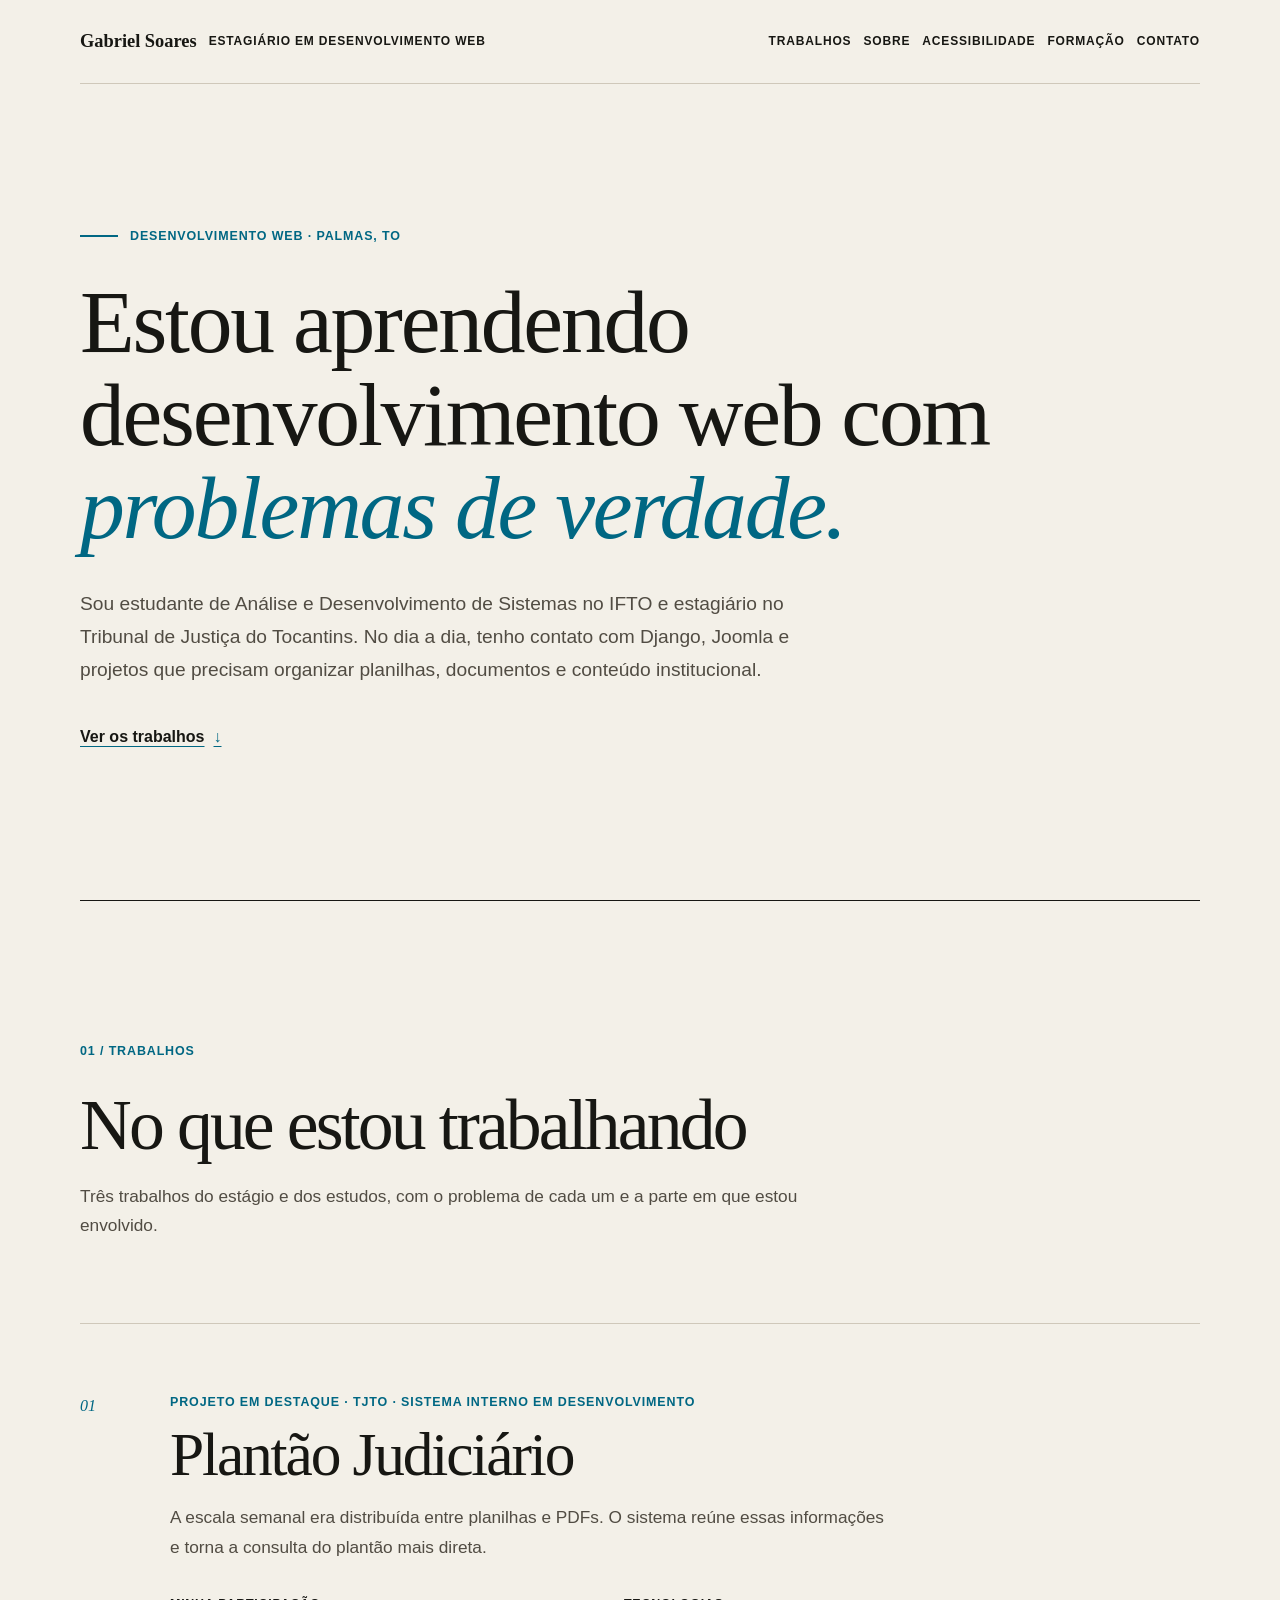
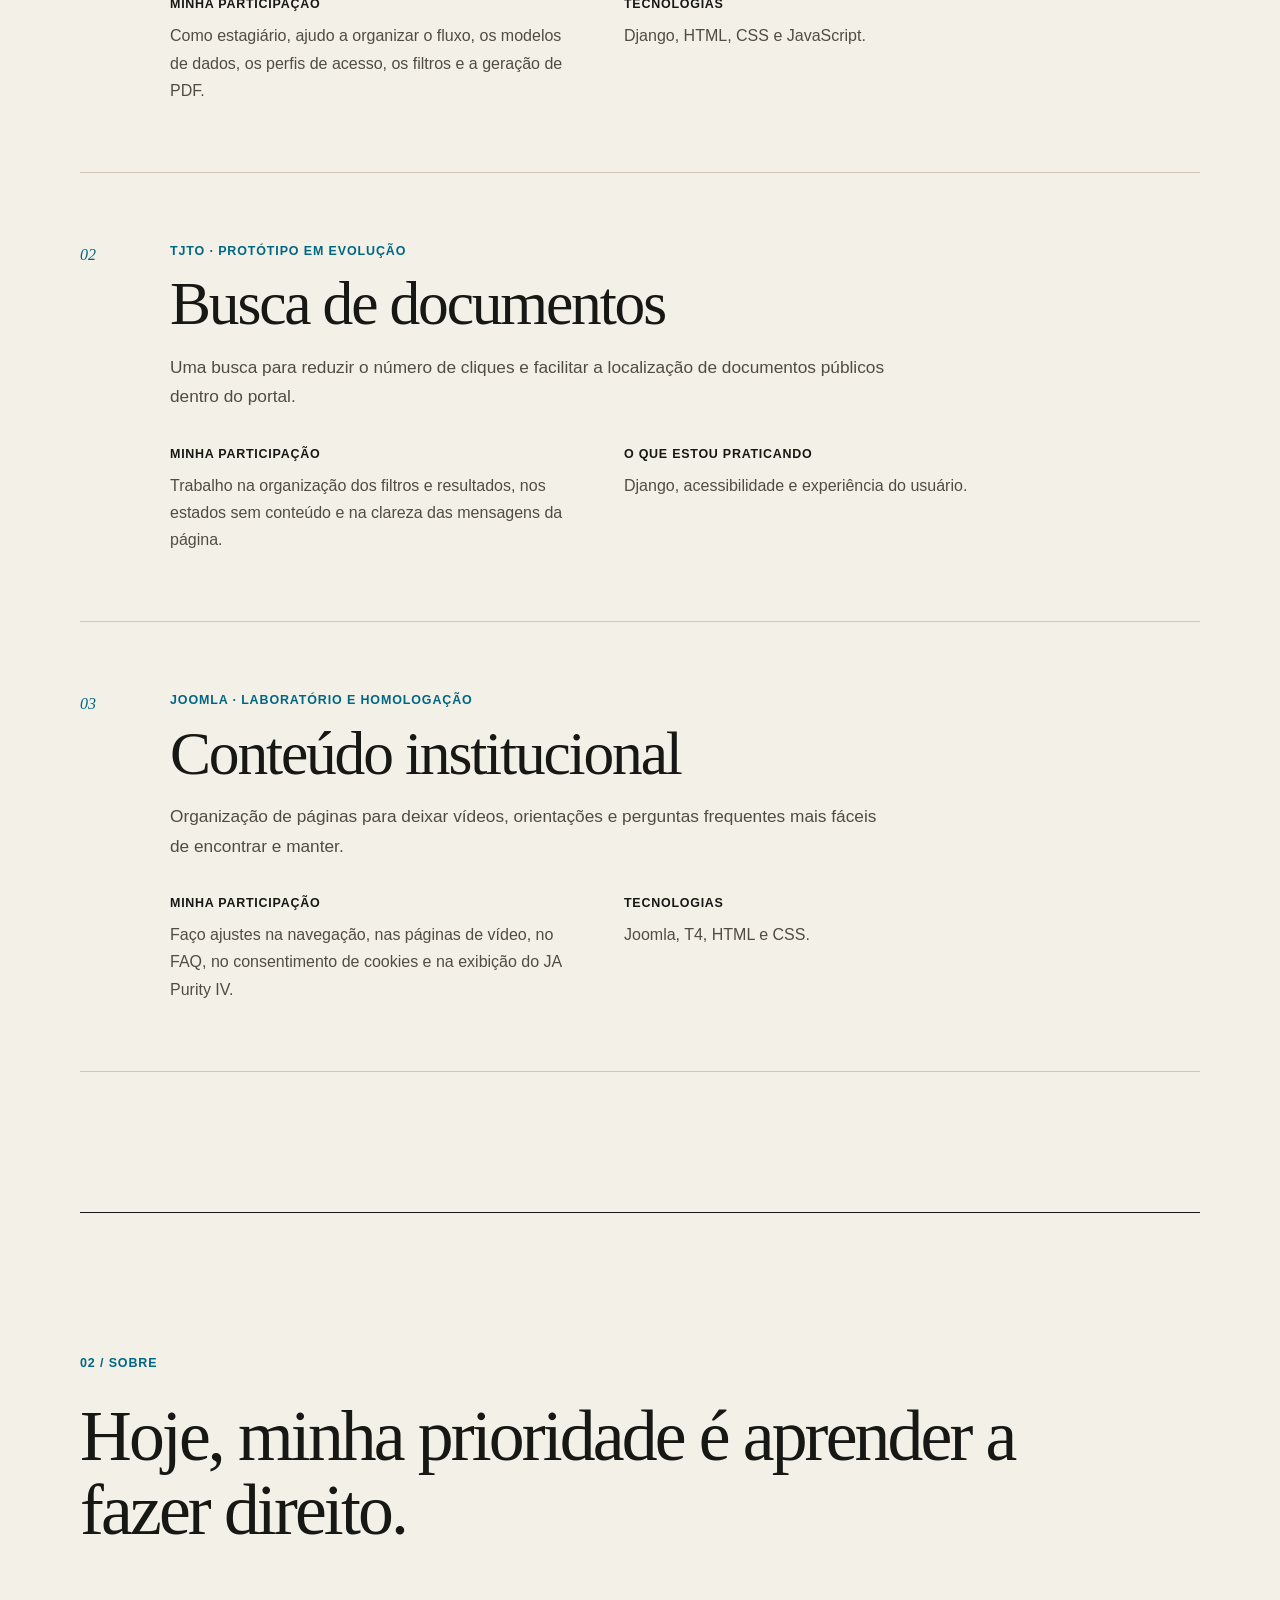
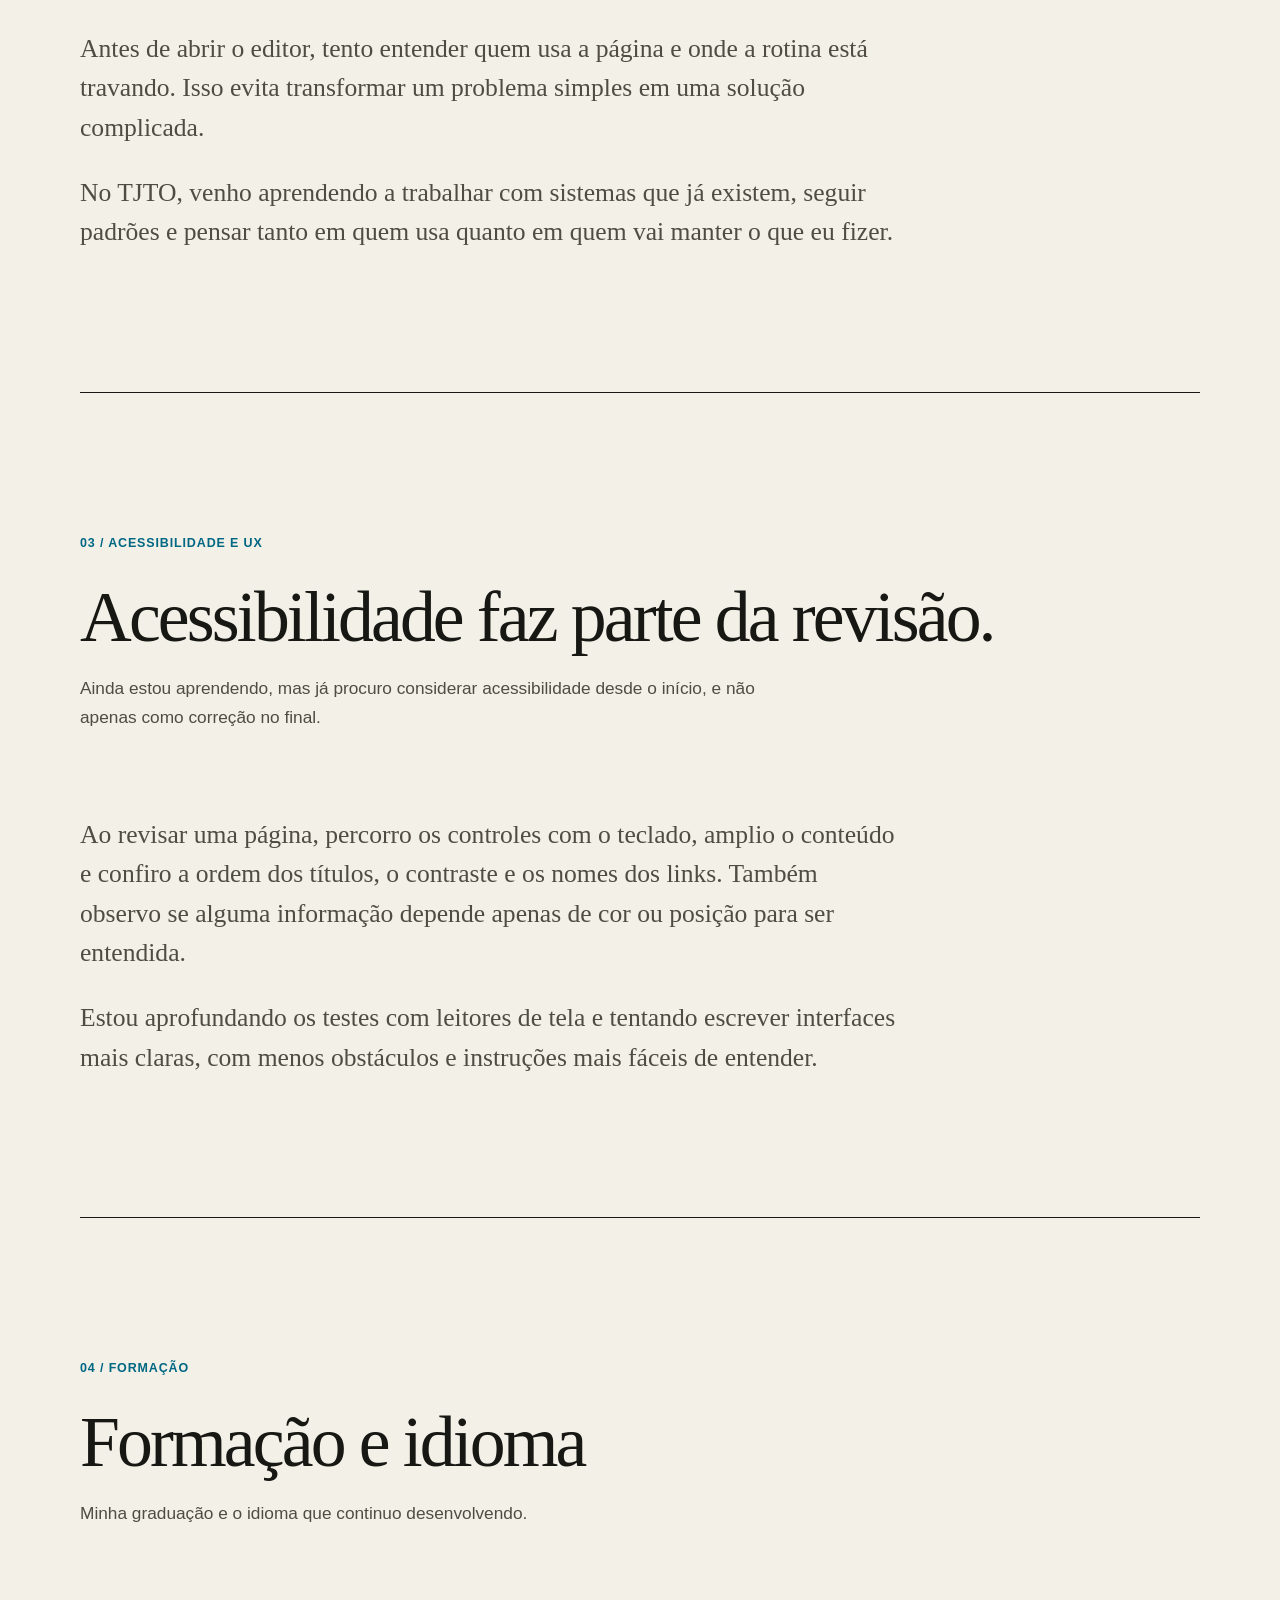
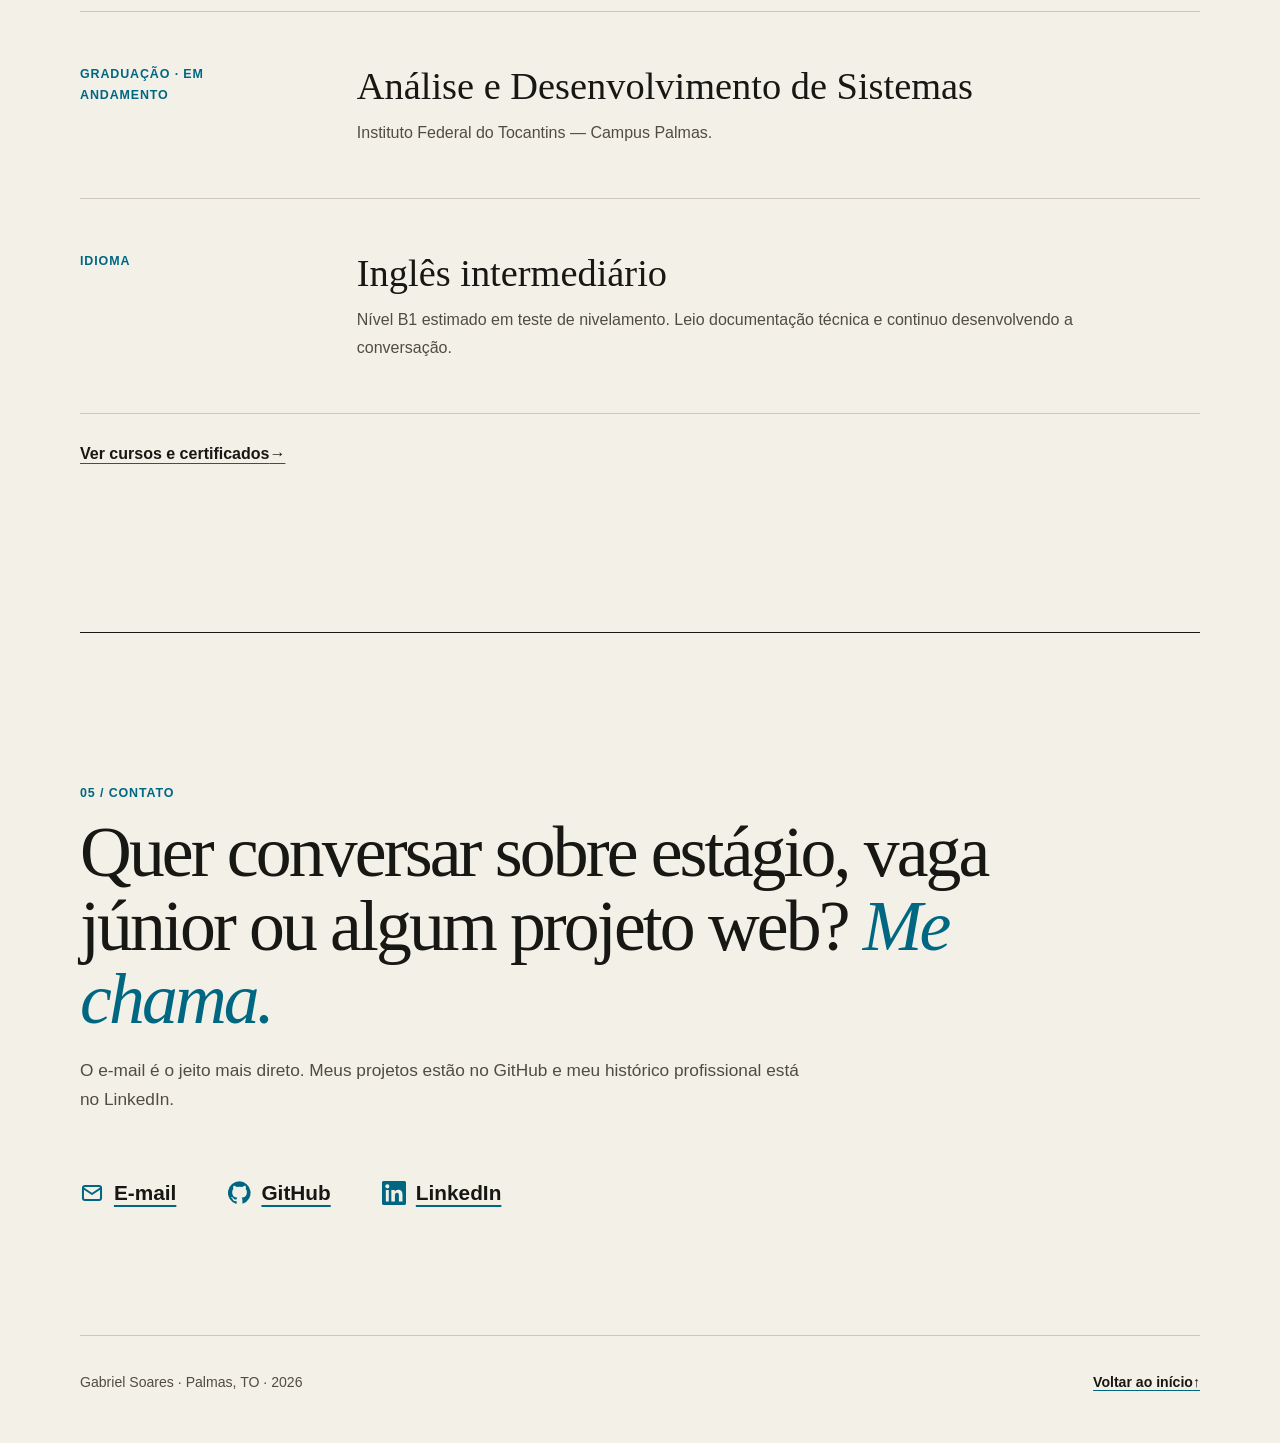
==== index.html @ c30ee2e0 "Atualiza portfólio pelo Joomla" ====
<!doctype html>
<html lang="pt-BR">
<head>
  <meta charset="utf-8">
  <meta name="viewport" content="width=device-width, initial-scale=1">
  <meta name="description" content="Portfólio de Gabriel Soares, estudante de Análise e Desenvolvimento de Sistemas e estagiário em desenvolvimento web.">
  <meta name="author" content="Gabriel Soares">
  <meta name="theme-color" content="#f3f0e8">
  <meta name="color-scheme" content="light">
  <link rel="canonical" href="https://soars1.github.io/">
  <link rel="stylesheet" href="styles.css?v=c9b1fc285f71">
  <title>Gabriel Soares | Desenvolvimento web</title>
</head>
<body>
<div id="inicio" class="gs-portfolio" tabindex="-1"><a href="#conteudo" class="gs-skip-link">Pular para o conteúdo principal</a>
<p id="aviso-nova-aba" class="gs-visually-hidden">O link abre em uma nova aba.</p>
<header class="gs-site-header"><a href="#inicio" class="gs-signature"> <strong>Gabriel Soares</strong> <span>Estagiário em desenvolvimento web</span> <span class="gs-visually-hidden">— voltar ao início</span> </a><nav aria-label="Navegação principal">
<ul class="gs-nav" role="list">
<li><a href="#trabalhos">Trabalhos</a></li>
<li><a href="#sobre">Sobre</a></li>
<li><a href="#acessibilidade">Acessibilidade</a></li>
<li><a href="#formacao">Formação</a></li>
<li><a href="#contato">Contato</a></li>
</ul>
</nav></header>
<section class="gs-hero" aria-labelledby="titulo-principal">
<p class="gs-overline">Desenvolvimento web · Palmas, TO</p>
<h1 id="titulo-principal">Estou aprendendo desenvolvimento web com <em>problemas de verdade.</em></h1>
<p class="gs-lead">Sou estudante de Análise e Desenvolvimento de Sistemas no IFTO e estagiário no Tribunal de Justiça do Tocantins. No dia a dia, tenho contato com Django, Joomla e projetos que precisam organizar planilhas, documentos e conteúdo institucional.</p>
<a href="#trabalhos" class="gs-text-link">Ver os trabalhos</a></section>
<section id="trabalhos" class="gs-section" aria-labelledby="titulo-trabalhos">
<div class="gs-section-heading">
<p class="gs-section-index" aria-hidden="true">01 / Trabalhos</p>
<div>
<h2 id="titulo-trabalhos">No que estou trabalhando</h2>
<p class="gs-section-intro">Três trabalhos do estágio e dos estudos, com o problema de cada um e a parte em que estou envolvido.</p>
</div>
</div>
<ol class="gs-projects" role="list">
<li>
<article class="gs-project" aria-labelledby="projeto-plantao">
<p class="gs-project-number" aria-hidden="true">01</p>
<div class="gs-project-main">
<p class="gs-project-type">Projeto em destaque · TJTO · sistema interno em desenvolvimento</p>
<h3 id="projeto-plantao">Plantão Judiciário</h3>
<p class="gs-project-summary">A escala semanal era distribuída entre planilhas e PDFs. O sistema reúne essas informações e torna a consulta do plantão mais direta.</p>
<ul class="gs-project-details" role="list">
<li>
<p class="gs-detail-label"><strong>Minha participação</strong></p>
<p>Como estagiário, ajudo a organizar o fluxo, os modelos de dados, os perfis de acesso, os filtros e a geração de PDF.</p>
</li>
<li>
<p class="gs-detail-label"><strong>Tecnologias</strong></p>
<p>Django, HTML, CSS e JavaScript.</p>
</li>
</ul>
</div>
</article>
</li>
<li>
<article class="gs-project" aria-labelledby="projeto-documentos">
<p class="gs-project-number" aria-hidden="true">02</p>
<div class="gs-project-main">
<p class="gs-project-type">TJTO · protótipo em evolução</p>
<h3 id="projeto-documentos">Busca de documentos</h3>
<p class="gs-project-summary">Uma busca para reduzir o número de cliques e facilitar a localização de documentos públicos dentro do portal.</p>
<ul class="gs-project-details" role="list">
<li>
<p class="gs-detail-label"><strong>Minha participação</strong></p>
<p>Trabalho na organização dos filtros e resultados, nos estados sem conteúdo e na clareza das mensagens da página.</p>
</li>
<li>
<p class="gs-detail-label"><strong>O que estou praticando</strong></p>
<p>Django, acessibilidade e experiência do usuário.</p>
</li>
</ul>
</div>
</article>
</li>
<li>
<article class="gs-project" aria-labelledby="projeto-joomla">
<p class="gs-project-number" aria-hidden="true">03</p>
<div class="gs-project-main">
<p class="gs-project-type">Joomla · laboratório e homologação</p>
<h3 id="projeto-joomla">Conteúdo institucional</h3>
<p class="gs-project-summary">Organização de páginas para deixar vídeos, orientações e perguntas frequentes mais fáceis de encontrar e manter.</p>
<ul class="gs-project-details" role="list">
<li>
<p class="gs-detail-label"><strong>Minha participação</strong></p>
<p>Faço ajustes na navegação, nas páginas de vídeo, no FAQ, no consentimento de cookies e na exibição do JA Purity IV.</p>
</li>
<li>
<p class="gs-detail-label"><strong>Tecnologias</strong></p>
<p>Joomla, T4, HTML e CSS.</p>
</li>
</ul>
</div>
</article>
</li>
</ol></section>
<section id="sobre" class="gs-section" aria-labelledby="titulo-sobre">
<div class="gs-section-heading">
<p class="gs-section-index" aria-hidden="true">02 / Sobre</p>
<h2 id="titulo-sobre">Hoje, minha prioridade é aprender a fazer direito.</h2>
</div>
<div class="gs-reading-text">
<p>Antes de abrir o editor, tento entender quem usa a página e onde a rotina está travando. Isso evita transformar um problema simples em uma solução complicada.</p>
<p>No TJTO, venho aprendendo a trabalhar com sistemas que já existem, seguir padrões e pensar tanto em quem usa quanto em quem vai manter o que eu fizer.</p>
</div>
</section>
<section id="acessibilidade" class="gs-section" aria-labelledby="titulo-acessibilidade">
<div class="gs-section-heading">
<p class="gs-section-index" aria-hidden="true">03 / Acessibilidade e UX</p>
<div>
<h2 id="titulo-acessibilidade">Acessibilidade faz parte da revisão.</h2>
<p class="gs-section-intro">Ainda estou aprendendo, mas já procuro considerar acessibilidade desde o início, e não apenas como correção no final.</p>
</div>
</div>
<div class="gs-reading-text">
<p>Ao revisar uma página, percorro os controles com o teclado, amplio o conteúdo e confiro a ordem dos títulos, o contraste e os nomes dos links. Também observo se alguma informação depende apenas de cor ou posição para ser entendida.</p>
<p>Estou aprofundando os testes com leitores de tela e tentando escrever interfaces mais claras, com menos obstáculos e instruções mais fáceis de entender.</p>
</div>
</section>
<section id="formacao" class="gs-section" aria-labelledby="titulo-formacao">
<div class="gs-section-heading">
<p class="gs-section-index" aria-hidden="true">04 / Formação</p>
<div>
<h2 id="titulo-formacao">Formação e idioma</h2>
<p class="gs-section-intro">Minha graduação e o idioma que continuo desenvolvendo.</p>
</div>
</div>
<ul class="gs-education-list" role="list">
<li>
<article class="gs-education-item">
<p class="gs-education-date">Graduação · em andamento</p>
<div>
<h3>Análise e Desenvolvimento de Sistemas</h3>
<p>Instituto Federal do Tocantins — Campus Palmas.</p>
</div>
</article>
</li>
<li>
<article class="gs-education-item">
<p class="gs-education-date">Idioma</p>
<div>
<h3>Inglês intermediário</h3>
<p>Nível B1 estimado em teste de nivelamento. Leio documentação técnica e continuo desenvolvendo a conversação.</p>
</div>
</article>
</li>
</ul>
<p class="gs-education-links"><a href="/joomla426/index.php/cursos"> Ver cursos e certificados <span aria-hidden="true">→</span> </a></p>
</section>
<footer id="contato" class="gs-contact" aria-labelledby="titulo-contato">
<p class="gs-section-index" aria-hidden="true">05 / Contato</p>
<div class="gs-contact-grid">
<div>
<h2 id="titulo-contato">Quer conversar sobre estágio, vaga júnior ou algum projeto web? <em>Me chama.</em></h2>
<p class="gs-contact-intro">O e-mail é o jeito mais direto. Meus projetos estão no GitHub e meu histórico profissional está no LinkedIn.</p>
</div>
<address class="gs-contact-links"><a href="mailto:gabrielferrarilima@gmail.com">E-mail</a> <a href="https://github.com/soars1" target="_blank" rel="noopener noreferrer" aria-describedby="aviso-nova-aba"> GitHub </a> <a href="https://www.linkedin.com/in/gabriel-soares-ferrari-lima-22b782405" target="_blank" rel="noopener noreferrer" aria-describedby="aviso-nova-aba"> LinkedIn </a></address></div>
<div class="gs-footer-line">
<p>Gabriel Soares · Palmas, TO · <time datetime="2026">2026</time></p>
<a href="#inicio">Voltar ao início <span aria-hidden="true">↑</span></a></div>
</footer></div>
</body>
</html>
---- styles.css ----
html {
  min-height: 100%;
  scroll-behavior: smooth;
  background: #f3f0e8;
}

body {
  min-height: 100%;
  margin: 0;
  overflow-x: hidden;
  background: #f3f0e8;
}
.gs-portfolio {
  --gs-paper: #f3f0e8; --gs-ink: #171713; --gs-text: #514c43; --gs-accent: #006783; --gs-line: #cfc8ba;
  --gs-width: min(70rem, calc(100% - 3rem));
  width: 100%; min-height: 100vh; margin: 0; background: var(--gs-paper); color: var(--gs-text);
  font-family: Inter, "Segoe UI", Arial, sans-serif; font-size: 1rem; line-height: 1.7; text-align: left !important;
  -webkit-font-smoothing: antialiased;
}

.gs-portfolio *, .gs-portfolio *::before, .gs-portfolio *::after { box-sizing: border-box; }

.gs-portfolio :where(h1, h2, h3, p, li) {
  margin-top: 0; overflow-wrap: break-word; text-align: left !important;
}

.gs-portfolio :where(h1, h2, h3) {
  color: var(--gs-ink); hyphens: none; word-break: normal; overflow-wrap: normal;
}

.gs-portfolio a {
  color: inherit; text-decoration-thickness: .08em; text-underline-offset: .22em; text-decoration-skip-ink: auto;
}

.gs-portfolio a:hover { color: var(--gs-accent); }

.gs-portfolio :where(a, button):focus {
  outline: 3px solid var(--gs-ink); outline-offset: 4px; border-radius: 2px;
}

.gs-portfolio:focus, .gs-portfolio main:focus { outline: none; }

@supports selector(:focus-visible) {
  .gs-portfolio :where(a, button):focus:not(:focus-visible) { outline: none; }
}

.gs-visually-hidden {
  position: absolute !important; width: 1px !important; height: 1px !important;
  margin: -1px !important; padding: 0 !important; overflow: hidden !important;
  clip: rect(0 0 0 0) !important; clip-path: inset(50%) !important;
  white-space: nowrap !important; border: 0 !important;
}

.gs-skip-link {
  position: fixed; top: 12px; left: 12px; z-index: 1000;
  min-height: 44px; display: inline-flex; align-items: center; padding: 10px 15px;
  transform: translateY(-180%); background: var(--gs-ink); color: #fff !important;
  font-weight: 800; text-decoration: none;
}

.gs-skip-link:focus { transform: translateY(0); }

@supports selector(:focus-visible) {
  .gs-skip-link:focus:not(:focus-visible) { transform: translateY(-180%); }
}

.gs-site-header, .gs-hero, .gs-section, .gs-contact {
  width: var(--gs-width); margin-inline: auto;
}

.gs-site-header {
  min-height: 84px; display: flex; align-items: center; justify-content: space-between;
  gap: 16px; border-bottom: 1px solid var(--gs-line);
}

.gs-signature {
  min-height: 44px; display: inline-flex; flex-wrap: wrap; align-items: center; gap: 4px 12px;
  color: var(--gs-ink) !important; text-decoration: none !important;
}

.gs-signature strong, .gs-hero h1, .gs-section-heading h2, .gs-contact h2,
.gs-project-number, .gs-project h3, .gs-reading-text p, .gs-education-item h3 {
  font-family: Georgia, "Times New Roman", serif;
}

.gs-signature strong { font-size: 1.15rem; }

.gs-signature > span:not(.gs-visually-hidden) {
  font-size: .75rem; font-weight: 800; letter-spacing: .07em; text-transform: uppercase;
}

.gs-nav, .gs-projects, .gs-education-list, .gs-project-details {
  margin: 0; padding: 0; list-style: none;
}

.gs-nav {
  display: flex; flex-wrap: nowrap; justify-content: flex-end; gap: 12px;
}

.gs-nav li, .gs-projects > li, .gs-education-list > li { margin: 0; }

.gs-nav a {
  min-height: 44px; display: inline-flex; align-items: center; color: var(--gs-ink);
  font-size: .75rem; font-weight: 800; letter-spacing: .07em;
  text-decoration: none; text-transform: uppercase; white-space: nowrap;
}

.gs-nav a:hover, .gs-nav a:focus-visible { text-decoration: underline; }

.gs-nav a[aria-current="page"] {
  color: var(--gs-accent); text-decoration: underline;
}

.gs-hero {
  min-height: calc(100svh - 84px); display: flex; flex-direction: column;
  align-items: flex-start; justify-content: center; padding-block: clamp(80px, 11vw, 145px);
}

.gs-overline, .gs-section-index, .gs-project-type, .gs-education-date {
  color: var(--gs-accent) !important; font-size: .78rem; font-weight: 800;
  letter-spacing: .07em; text-transform: uppercase;
}

.gs-overline {
  display: flex; align-items: center; gap: 12px; margin-bottom: 28px;
}

.gs-overline::before {
  width: 38px; height: 2px; flex: 0 0 auto; content: ""; background: var(--gs-accent);
}

.gs-hero h1 {
  max-width: 940px; margin-bottom: 34px; font-size: clamp(2.8rem, 7vw, 6.8rem);
  font-weight: 400; letter-spacing: -.025em; line-height: 1.04;
}

.gs-hero h1 em, .gs-contact h2 em {
  color: var(--gs-accent); font-weight: 400;
}

.gs-lead {
  max-width: 760px; margin-bottom: 28px; font-size: clamp(1.05rem, 1.5vw, 1.25rem);
}

.gs-text-link {
  min-height: 44px; display: inline-flex; align-items: center;
  color: var(--gs-ink) !important; font-weight: 800; text-decoration-color: var(--gs-accent);
}

.gs-text-link::after {
  margin-left: 9px; content: "↓"; color: var(--gs-accent); transition: transform 160ms ease;
}

.gs-text-link:hover::after { transform: translateY(3px); }

.gs-section {
  padding-block: clamp(80px, 11vw, 140px); border-top: 1px solid var(--gs-ink); scroll-margin-top: 24px;
}

.gs-section-heading {
  display: grid; gap: 14px; margin-bottom: clamp(48px, 7vw, 82px);
}

.gs-section-heading h2, .gs-contact h2 {
  max-width: 960px; margin-bottom: 0; font-size: clamp(2.65rem, 5.6vw, 5.5rem);
  font-weight: 400; letter-spacing: -.04em; line-height: 1.02;
}

.gs-section-intro, .gs-contact-intro {
  max-width: 730px; margin: 20px 0 0; font-size: 1.08rem;
}

.gs-projects, .gs-education-list { border-top: 1px solid var(--gs-line); }

.gs-project {
  display: grid; grid-template-columns: 56px minmax(0, 1fr); gap: 34px;
  padding-block: clamp(44px, 6vw, 68px); border-bottom: 1px solid var(--gs-line);
}

.gs-project-number {
  color: var(--gs-accent) !important; font-style: italic;
}

.gs-project-main { min-width: 0; max-width: 900px; }
.gs-project-type { margin-bottom: 10px; }

.gs-project h3 {
  margin-bottom: 18px; font-size: clamp(2.35rem, 4.8vw, 4.6rem);
  font-weight: 400; letter-spacing: -.035em; line-height: 1.02;
}

.gs-project-summary {
  max-width: 720px; margin-bottom: 32px; font-size: 1.08rem;
}

.gs-project-details {
  max-width: 860px; display: grid; grid-template-columns: repeat(2, minmax(0, 1fr)); gap: 28px 48px;
}

.gs-project-details li, .gs-project-details p, .gs-education-item p, .gs-footer-line p {
  margin-bottom: 0;
}

.gs-detail-label {
  margin-bottom: 7px !important; color: var(--gs-ink); font-size: .78rem;
  letter-spacing: .06em; text-transform: uppercase;
}

.gs-reading-text { max-width: 820px; }

.gs-reading-text p {
  margin-bottom: 25px; font-size: clamp(1.25rem, 2vw, 1.7rem); line-height: 1.55;
}

.gs-reading-text p:last-child { margin-bottom: 0; }

.gs-education-item {
  display: grid; grid-template-columns: minmax(150px, 200px) minmax(0, 1fr);
  gap: clamp(28px, 6vw, 80px); padding-block: clamp(34px, 5vw, 52px);
  border-bottom: 1px solid var(--gs-line);
}

.gs-education-item h3 {
  max-width: 800px; margin-bottom: 10px; font-size: clamp(1.65rem, 3vw, 2.6rem);
  font-weight: 400; line-height: 1.18;
}

.gs-education-item p { max-width: 730px; }

.gs-courses-page .gs-education-item .gs-project-details { margin-top: 24px; }

.gs-education-links {
  display: flex; flex-wrap: wrap; gap: 8px 24px; margin-top: 18px !important;
}

.gs-education-links a, .gs-contact-links a, .gs-footer-line a {
  min-height: 44px; display: inline-flex; align-items: center;
  color: var(--gs-ink) !important; font-weight: 800; text-decoration-color: var(--gs-accent);
}

.gs-contact {
  padding-block: clamp(80px, 12vw, 150px) 38px;
  border-top: 1px solid var(--gs-ink); scroll-margin-top: 24px;
}

.gs-contact-grid {
  display: grid; gap: clamp(34px, 5vw, 56px);
}

.gs-contact-links {
  display: flex; flex-wrap: nowrap; align-items: center; justify-content: flex-start;
  gap: clamp(24px, 4vw, 52px); margin: 0; font-style: normal;
}

.gs-contact-links a {
  gap: 10px; font-size: clamp(1.05rem, 2vw, 1.3rem);
}

.gs-contact-links a::before {
  width: 1.15em; height: 1.15em; flex: 0 0 1.15em; content: "";
  background: var(--gs-accent); -webkit-mask: var(--gs-social-icon) center / contain no-repeat;
  mask: var(--gs-social-icon) center / contain no-repeat;
}

.gs-contact-links a[href^="mailto:"] {
  --gs-social-icon: url("data:image/svg+xml,%3Csvg xmlns='http://www.w3.org/2000/svg' viewBox='0 0 24 24' fill='none' stroke='black' stroke-width='2' stroke-linecap='round' stroke-linejoin='round'%3E%3Crect x='3' y='5' width='18' height='14' rx='2'/%3E%3Cpath d='m3 7 9 6 9-6'/%3E%3C/svg%3E");
}

.gs-contact-links a[href*="github.com"] {
  --gs-social-icon: url("data:image/svg+xml,%3Csvg xmlns='http://www.w3.org/2000/svg' viewBox='0 0 24 24'%3E%3Cpath fill='black' d='M12 .3a12 12 0 0 0-3.79 23.4c.6.11.82-.26.82-.58v-2.23c-3.34.73-4.04-1.61-4.04-1.61-.55-1.39-1.33-1.76-1.33-1.76-1.09-.75.08-.73.08-.73 1.21.09 1.84 1.24 1.84 1.24 1.07 1.84 2.81 1.31 3.5 1 .11-.78.42-1.31.76-1.61-2.67-.31-5.47-1.34-5.47-5.93 0-1.31.47-2.38 1.24-3.22-.12-.3-.54-1.52.12-3.18 0 0 1.01-.32 3.3 1.23a11.5 11.5 0 0 1 6.01 0c2.29-1.55 3.3-1.23 3.3-1.23.65 1.66.24 2.88.12 3.18.77.84 1.24 1.91 1.24 3.22 0 4.61-2.81 5.62-5.48 5.92.43.37.81 1.1.81 2.22v3.29c0 .32.22.69.83.58A12 12 0 0 0 12 .3Z'/%3E%3C/svg%3E");
}

.gs-contact-links a[href*="linkedin.com"] {
  --gs-social-icon: url("data:image/svg+xml,%3Csvg xmlns='http://www.w3.org/2000/svg' viewBox='0 0 24 24'%3E%3Cpath fill='black' d='M20.45 20.45h-3.56v-5.57c0-1.33-.03-3.04-1.85-3.04-1.85 0-2.14 1.45-2.14 2.94v5.67H9.35V9h3.42v1.56h.04c.48-.9 1.64-1.85 3.37-1.85 3.6 0 4.27 2.37 4.27 5.46v6.28ZM5.34 7.43a2.06 2.06 0 1 1 0-4.12 2.06 2.06 0 0 1 0 4.12Zm1.47 13.02H3.86V9h2.95v11.45ZM22.23 0H1.77C.79 0 0 .77 0 1.73v20.54C0 23.23.79 24 1.77 24h20.45C23.2 24 24 23.23 24 22.27V1.73C24 .77 23.2 0 22.22 0h.01Z'/%3E%3C/svg%3E");
}

.gs-footer-line {
  display: flex; align-items: center; justify-content: space-between; gap: 24px;
  margin-top: clamp(72px, 10vw, 120px); padding-top: 25px;
  border-top: 1px solid var(--gs-line); font-size: .88rem;
}

@media (max-width: 760px) {
  .gs-portfolio { --gs-width: min(70rem, calc(100% - 2rem)); }

  .gs-site-header {
    min-height: auto; align-items: flex-start; flex-direction: column;
    justify-content: center; gap: 8px; padding-block: 18px;
  }

  .gs-nav { flex-wrap: wrap; justify-content: flex-start; gap: 2px 14px; }
  .gs-nav a { white-space: normal; }
  .gs-hero { min-height: auto; padding-block: 80px 96px; }

  .gs-project, .gs-education-item { grid-template-columns: 1fr; }
  .gs-project { gap: 8px; }
  .gs-project-details { grid-template-columns: 1fr; }
  .gs-education-item { gap: 8px; }
  .gs-contact-links { flex-wrap: wrap; gap: 12px 28px; }
}

@media (max-width: 420px) {
  .gs-signature > span:not(.gs-visually-hidden) { width: 100%; }
  .gs-nav { column-gap: 12px; }
  .gs-nav a { font-size: .72rem; }
  .gs-hero h1 { font-size: clamp(2.55rem, 13.5vw, 3.7rem); }

  .gs-section-heading h2, .gs-contact h2 {
    font-size: clamp(2.35rem, 12vw, 3.4rem);
  }

  .gs-footer-line { align-items: flex-start; flex-direction: column; }
}

@media (prefers-reduced-motion: reduce) {
  html { scroll-behavior: auto !important; }

  .gs-portfolio *, .gs-portfolio *::before, .gs-portfolio *::after {
    scroll-behavior: auto !important; animation-duration: .01ms !important;
    animation-iteration-count: 1 !important; transition-duration: .01ms !important;
  }
}

@media (prefers-contrast: more) {
  .gs-portfolio { --gs-text: #24211d; --gs-accent: #004f66; --gs-line: #716a60; }
}

@media (forced-colors: active) {
  .gs-portfolio :where(a, button):focus { outline-color: CanvasText; }
  .gs-overline::before { background: CanvasText; }
}
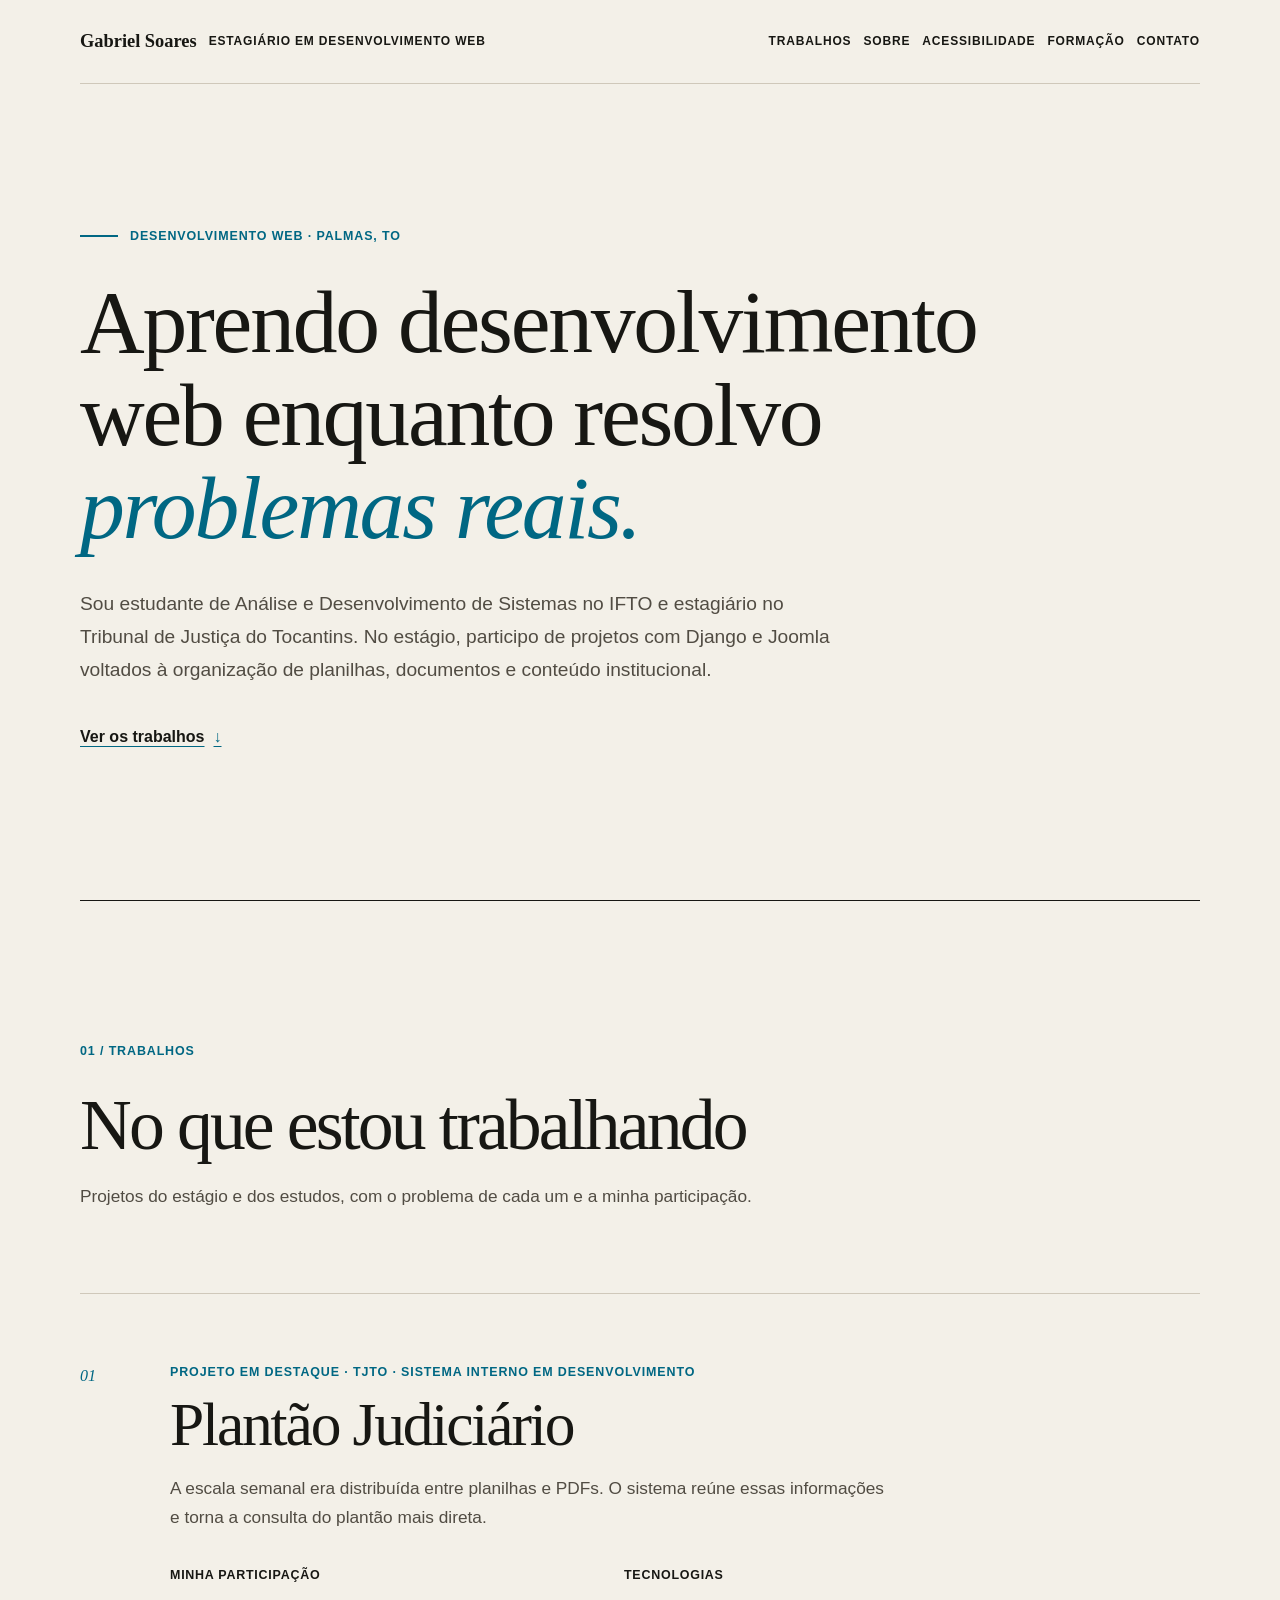
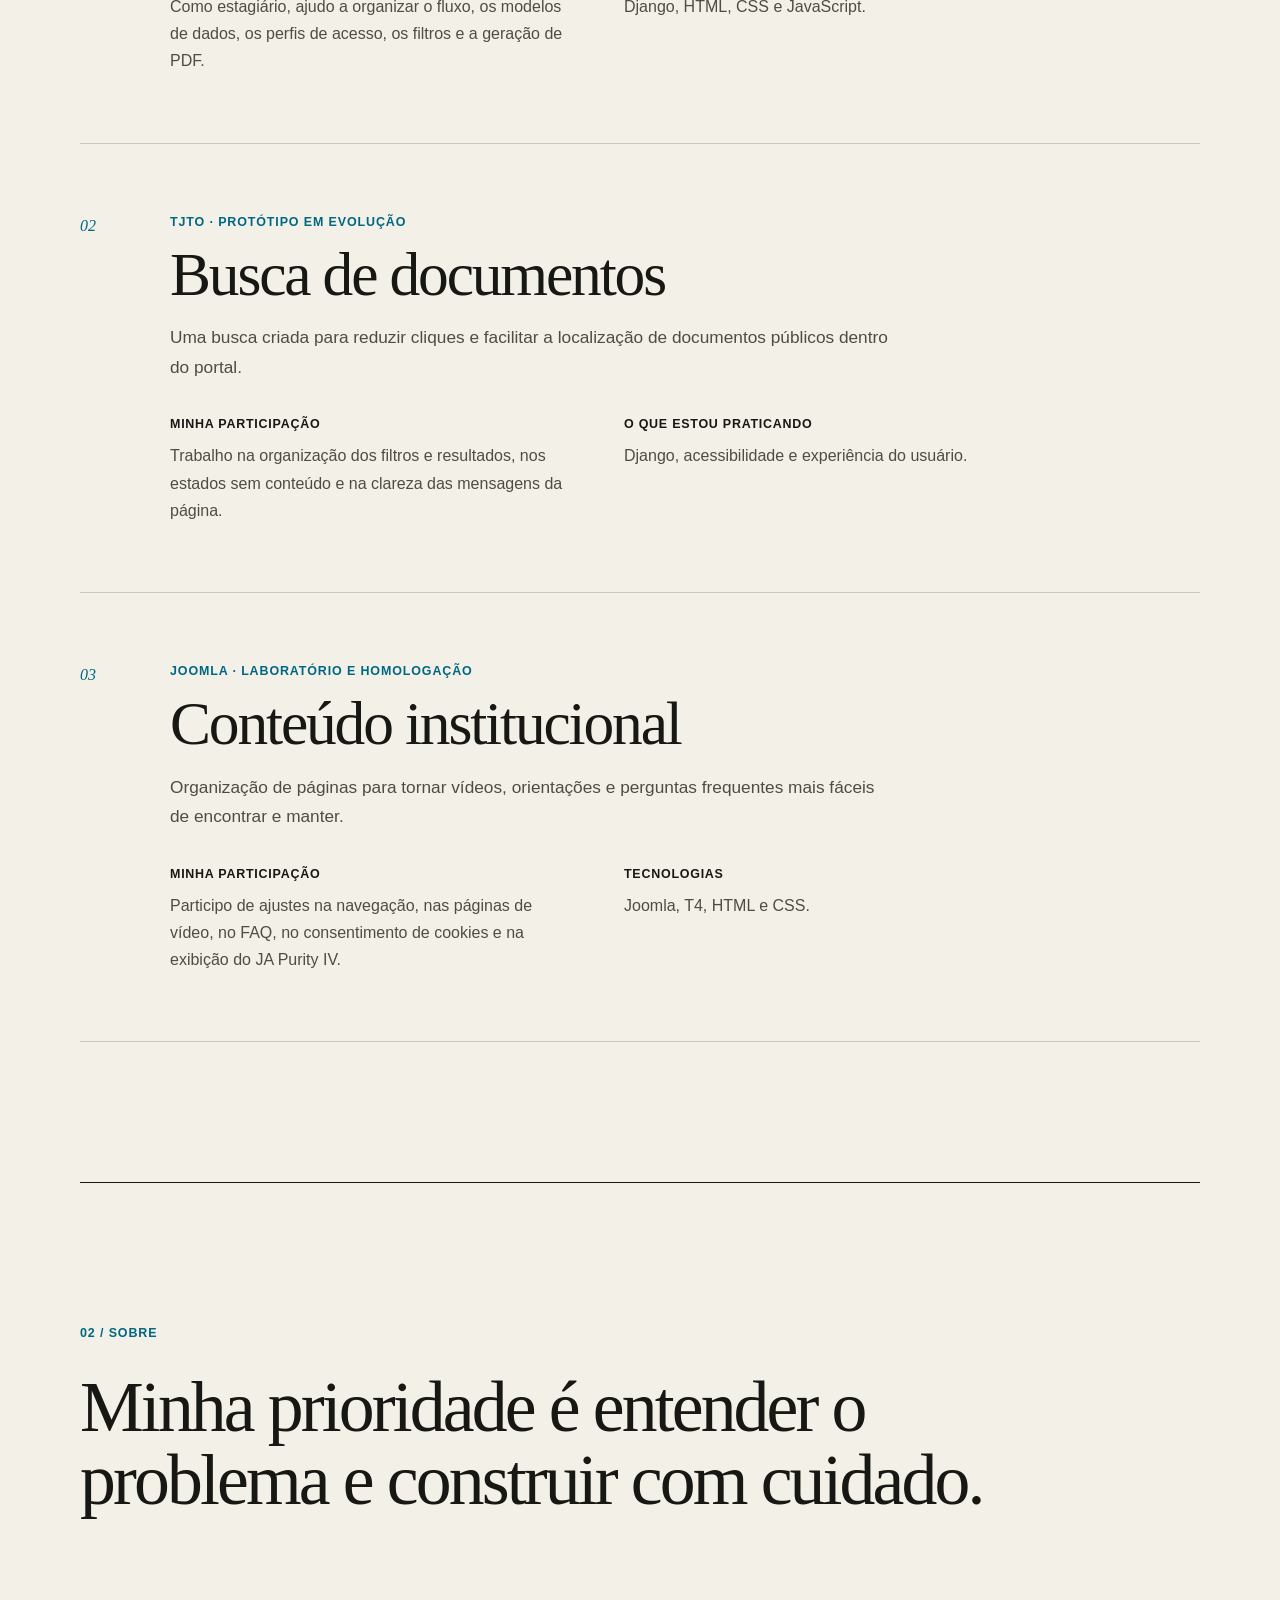
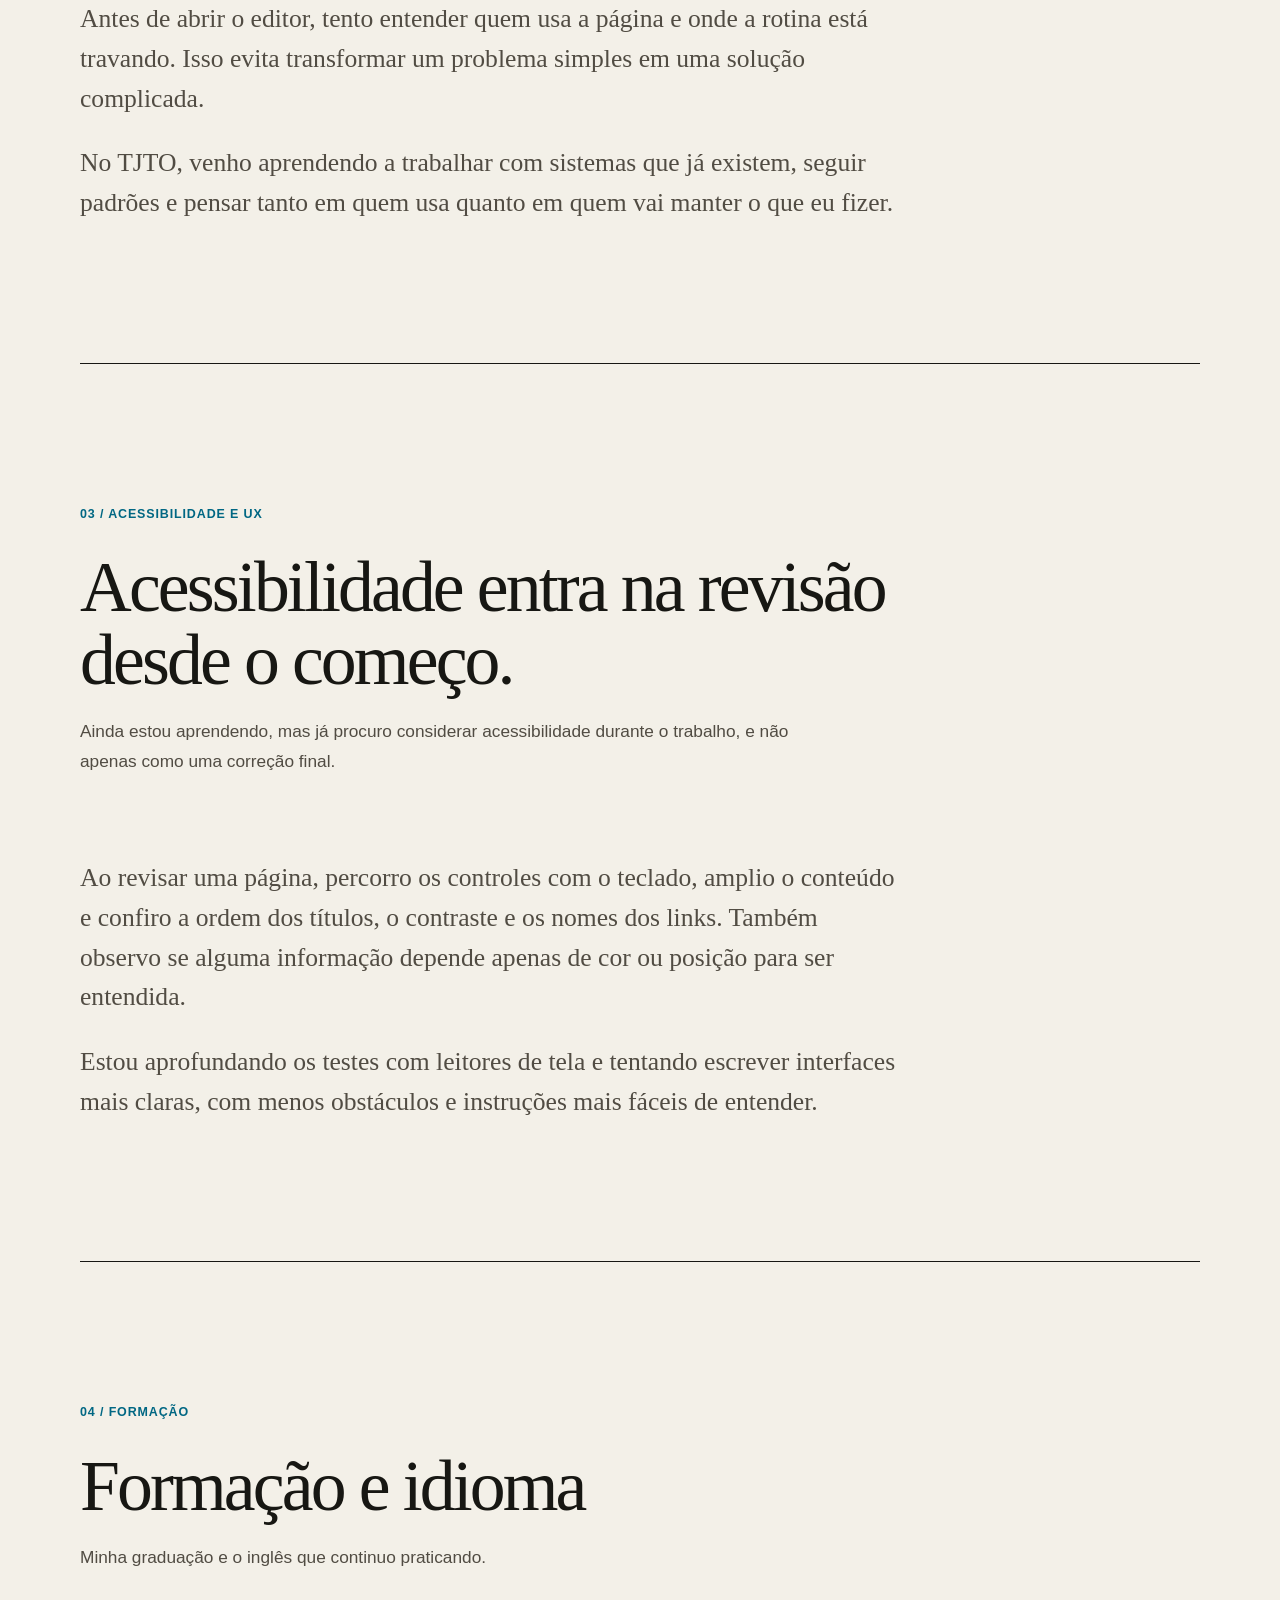
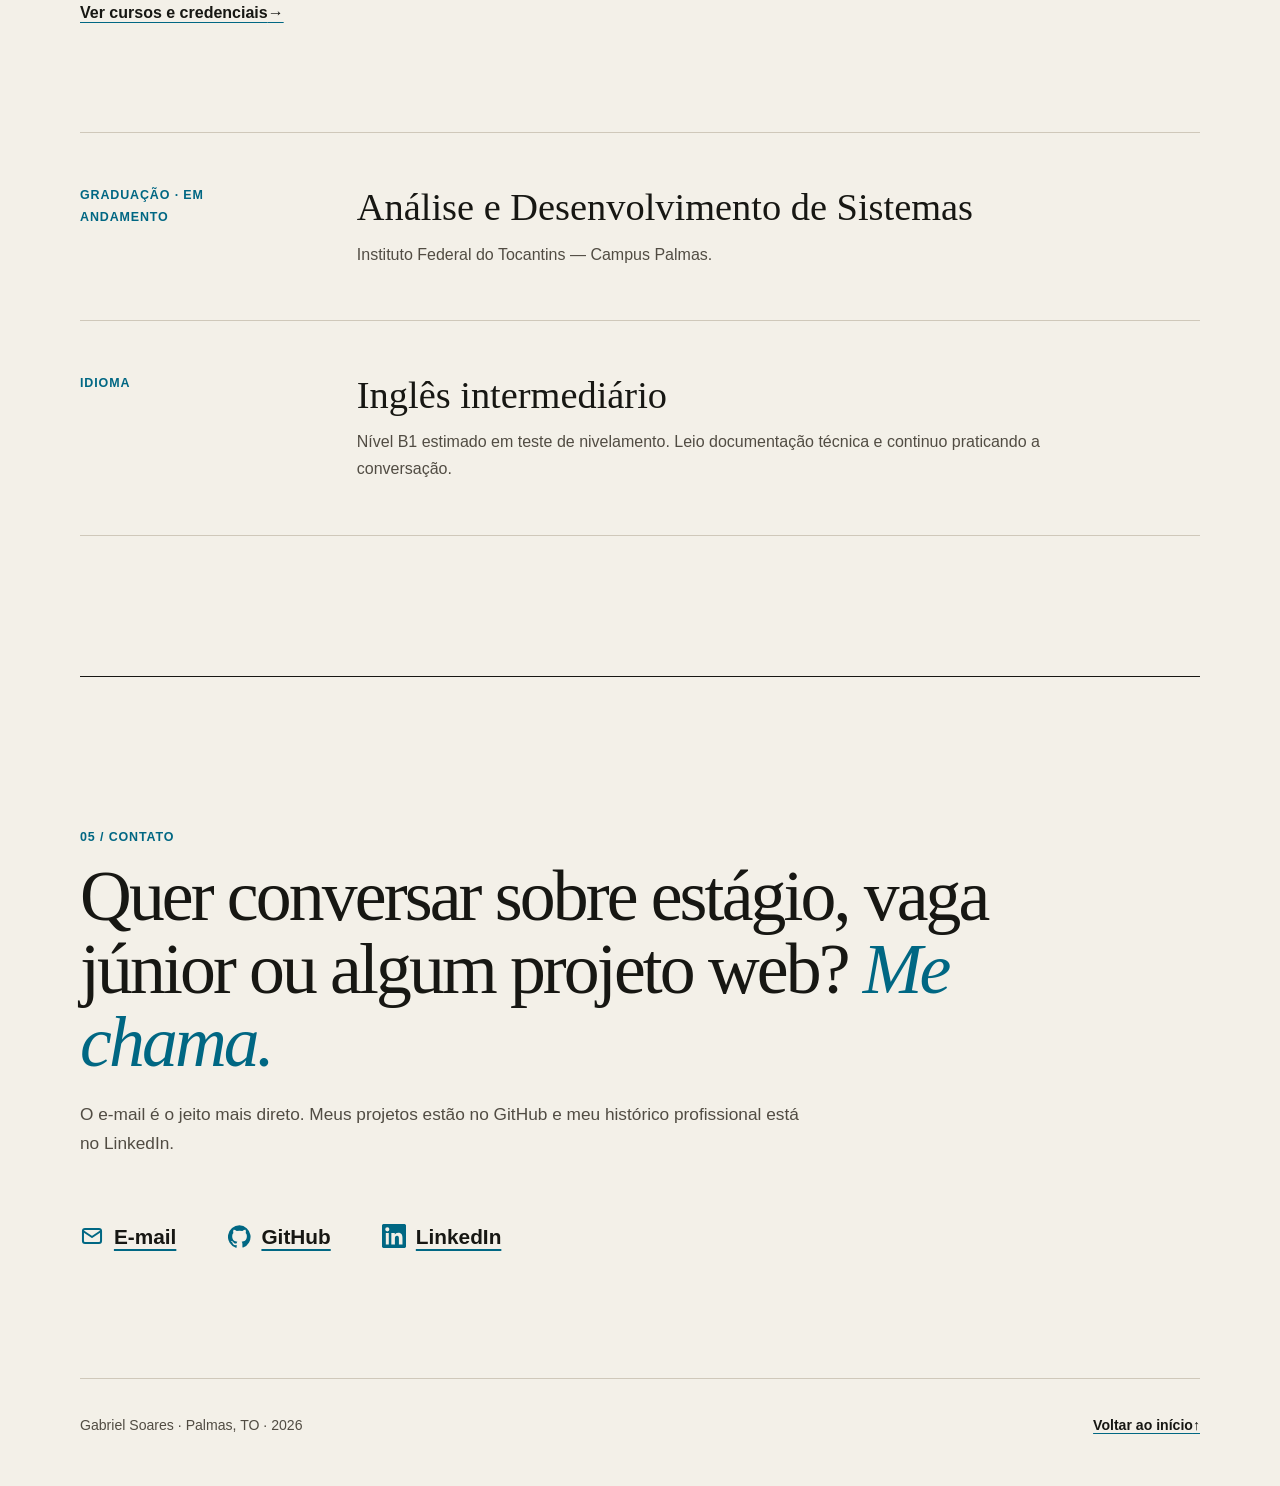
==== commit fc6d28c7: "Atualiza portfolio pelo Joomla" ====
--- a/index.html
+++ b/index.html
@@ -12,7 +12,7 @@
   <title>Gabriel Soares | Desenvolvimento web</title>
 </head>
 <body>
-<div id="inicio" class="gs-portfolio" tabindex="-1"><a href="#conteudo" class="gs-skip-link">Pular para o conteúdo principal</a>
+<div id="inicio" class="gs-portfolio" tabindex="-1"><a href="#conteudo" class="gs-skip-link"> Pular para o conteúdo principal </a>
 <p id="aviso-nova-aba" class="gs-visually-hidden">O link abre em uma nova aba.</p>
 <header class="gs-site-header"><a href="#inicio" class="gs-signature"> <strong>Gabriel Soares</strong> <span>Estagiário em desenvolvimento web</span> <span class="gs-visually-hidden">— voltar ao início</span> </a><nav aria-label="Navegação principal">
 <ul class="gs-nav" role="list">
@@ -25,15 +25,15 @@
 </nav></header>
 <section class="gs-hero" aria-labelledby="titulo-principal">
 <p class="gs-overline">Desenvolvimento web · Palmas, TO</p>
-<h1 id="titulo-principal">Estou aprendendo desenvolvimento web com <em>problemas de verdade.</em></h1>
-<p class="gs-lead">Sou estudante de Análise e Desenvolvimento de Sistemas no IFTO e estagiário no Tribunal de Justiça do Tocantins. No dia a dia, tenho contato com Django, Joomla e projetos que precisam organizar planilhas, documentos e conteúdo institucional.</p>
+<h1 id="titulo-principal">Aprendo desenvolvimento web enquanto resolvo <em>problemas reais.</em></h1>
+<p class="gs-lead">Sou estudante de Análise e Desenvolvimento de Sistemas no IFTO e estagiário no Tribunal de Justiça do Tocantins. No estágio, participo de projetos com Django e Joomla voltados à organização de planilhas, documentos e conteúdo institucional.</p>
 <a href="#trabalhos" class="gs-text-link">Ver os trabalhos</a></section>
 <section id="trabalhos" class="gs-section" aria-labelledby="titulo-trabalhos">
 <div class="gs-section-heading">
 <p class="gs-section-index" aria-hidden="true">01 / Trabalhos</p>
 <div>
 <h2 id="titulo-trabalhos">No que estou trabalhando</h2>
-<p class="gs-section-intro">Três trabalhos do estágio e dos estudos, com o problema de cada um e a parte em que estou envolvido.</p>
+<p class="gs-section-intro">Projetos do estágio e dos estudos, com o problema de cada um e a minha participação.</p>
 </div>
 </div>
 <ol class="gs-projects" role="list">
@@ -63,7 +63,7 @@
 <div class="gs-project-main">
 <p class="gs-project-type">TJTO · protótipo em evolução</p>
 <h3 id="projeto-documentos">Busca de documentos</h3>
-<p class="gs-project-summary">Uma busca para reduzir o número de cliques e facilitar a localização de documentos públicos dentro do portal.</p>
+<p class="gs-project-summary">Uma busca criada para reduzir cliques e facilitar a localização de documentos públicos dentro do portal.</p>
 <ul class="gs-project-details" role="list">
 <li>
 <p class="gs-detail-label"><strong>Minha participação</strong></p>
@@ -83,11 +83,11 @@
 <div class="gs-project-main">
 <p class="gs-project-type">Joomla · laboratório e homologação</p>
 <h3 id="projeto-joomla">Conteúdo institucional</h3>
-<p class="gs-project-summary">Organização de páginas para deixar vídeos, orientações e perguntas frequentes mais fáceis de encontrar e manter.</p>
+<p class="gs-project-summary">Organização de páginas para tornar vídeos, orientações e perguntas frequentes mais fáceis de encontrar e manter.</p>
 <ul class="gs-project-details" role="list">
 <li>
 <p class="gs-detail-label"><strong>Minha participação</strong></p>
-<p>Faço ajustes na navegação, nas páginas de vídeo, no FAQ, no consentimento de cookies e na exibição do JA Purity IV.</p>
+<p>Participo de ajustes na navegação, nas páginas de vídeo, no FAQ, no consentimento de cookies e na exibição do JA Purity IV.</p>
 </li>
 <li>
 <p class="gs-detail-label"><strong>Tecnologias</strong></p>
@@ -101,7 +101,7 @@
 <section id="sobre" class="gs-section" aria-labelledby="titulo-sobre">
 <div class="gs-section-heading">
 <p class="gs-section-index" aria-hidden="true">02 / Sobre</p>
-<h2 id="titulo-sobre">Hoje, minha prioridade é aprender a fazer direito.</h2>
+<h2 id="titulo-sobre">Minha prioridade é entender o problema e construir com cuidado.</h2>
 </div>
 <div class="gs-reading-text">
 <p>Antes de abrir o editor, tento entender quem usa a página e onde a rotina está travando. Isso evita transformar um problema simples em uma solução complicada.</p>
@@ -112,8 +112,8 @@
 <div class="gs-section-heading">
 <p class="gs-section-index" aria-hidden="true">03 / Acessibilidade e UX</p>
 <div>
-<h2 id="titulo-acessibilidade">Acessibilidade faz parte da revisão.</h2>
-<p class="gs-section-intro">Ainda estou aprendendo, mas já procuro considerar acessibilidade desde o início, e não apenas como correção no final.</p>
+<h2 id="titulo-acessibilidade">Acessibilidade entra na revisão desde o começo.</h2>
+<p class="gs-section-intro">Ainda estou aprendendo, mas já procuro considerar acessibilidade durante o trabalho, e não apenas como uma correção final.</p>
 </div>
 </div>
 <div class="gs-reading-text">
@@ -126,7 +126,8 @@
 <p class="gs-section-index" aria-hidden="true">04 / Formação</p>
 <div>
 <h2 id="titulo-formacao">Formação e idioma</h2>
-<p class="gs-section-intro">Minha graduação e o idioma que continuo desenvolvendo.</p>
+<p class="gs-section-intro">Minha graduação e o inglês que continuo praticando.</p>
+<p class="gs-education-links gs-course-cta-wrap"><a href="cursos/" class="gs-course-cta"> Ver cursos e credenciais <span aria-hidden="true">→</span> </a></p>
 </div>
 </div>
 <ul class="gs-education-list" role="list">
@@ -144,12 +145,11 @@
 <p class="gs-education-date">Idioma</p>
 <div>
 <h3>Inglês intermediário</h3>
-<p>Nível B1 estimado em teste de nivelamento. Leio documentação técnica e continuo desenvolvendo a conversação.</p>
+<p>Nível B1 estimado em teste de nivelamento. Leio documentação técnica e continuo praticando a conversação.</p>
 </div>
 </article>
 </li>
 </ul>
-<p class="gs-education-links"><a href="/joomla426/index.php/cursos"> Ver cursos e certificados <span aria-hidden="true">→</span> </a></p>
 </section>
 <footer id="contato" class="gs-contact" aria-labelledby="titulo-contato">
 <p class="gs-section-index" aria-hidden="true">05 / Contato</p>
@@ -161,7 +161,7 @@
 <address class="gs-contact-links"><a href="mailto:gabrielferrarilima@gmail.com">E-mail</a> <a href="https://github.com/soars1" target="_blank" rel="noopener noreferrer" aria-describedby="aviso-nova-aba"> GitHub </a> <a href="https://www.linkedin.com/in/gabriel-soares-ferrari-lima-22b782405" target="_blank" rel="noopener noreferrer" aria-describedby="aviso-nova-aba"> LinkedIn </a></address></div>
 <div class="gs-footer-line">
 <p>Gabriel Soares · Palmas, TO · <time datetime="2026">2026</time></p>
-<a href="#inicio">Voltar ao início <span aria-hidden="true">↑</span></a></div>
+<a href="#inicio"> Voltar ao início <span aria-hidden="true">↑</span> </a></div>
 </footer></div>
 </body>
 </html>
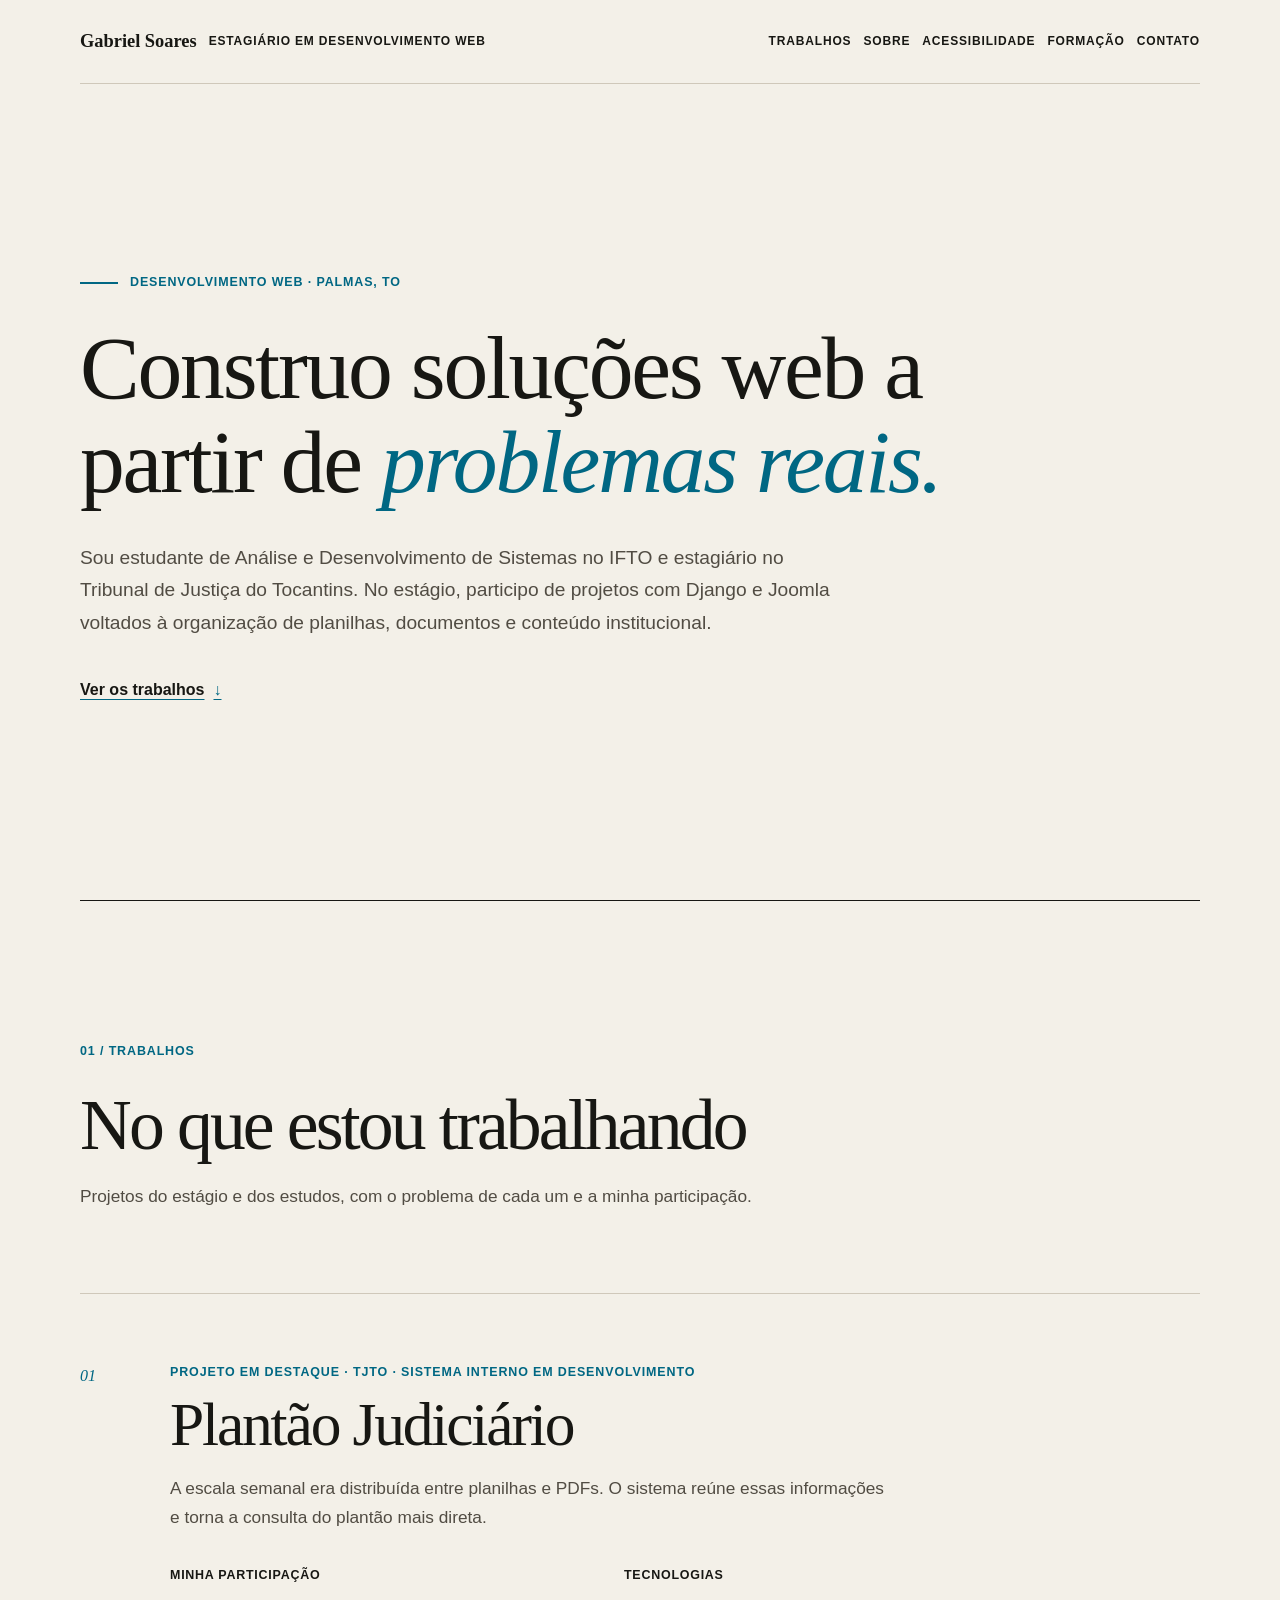
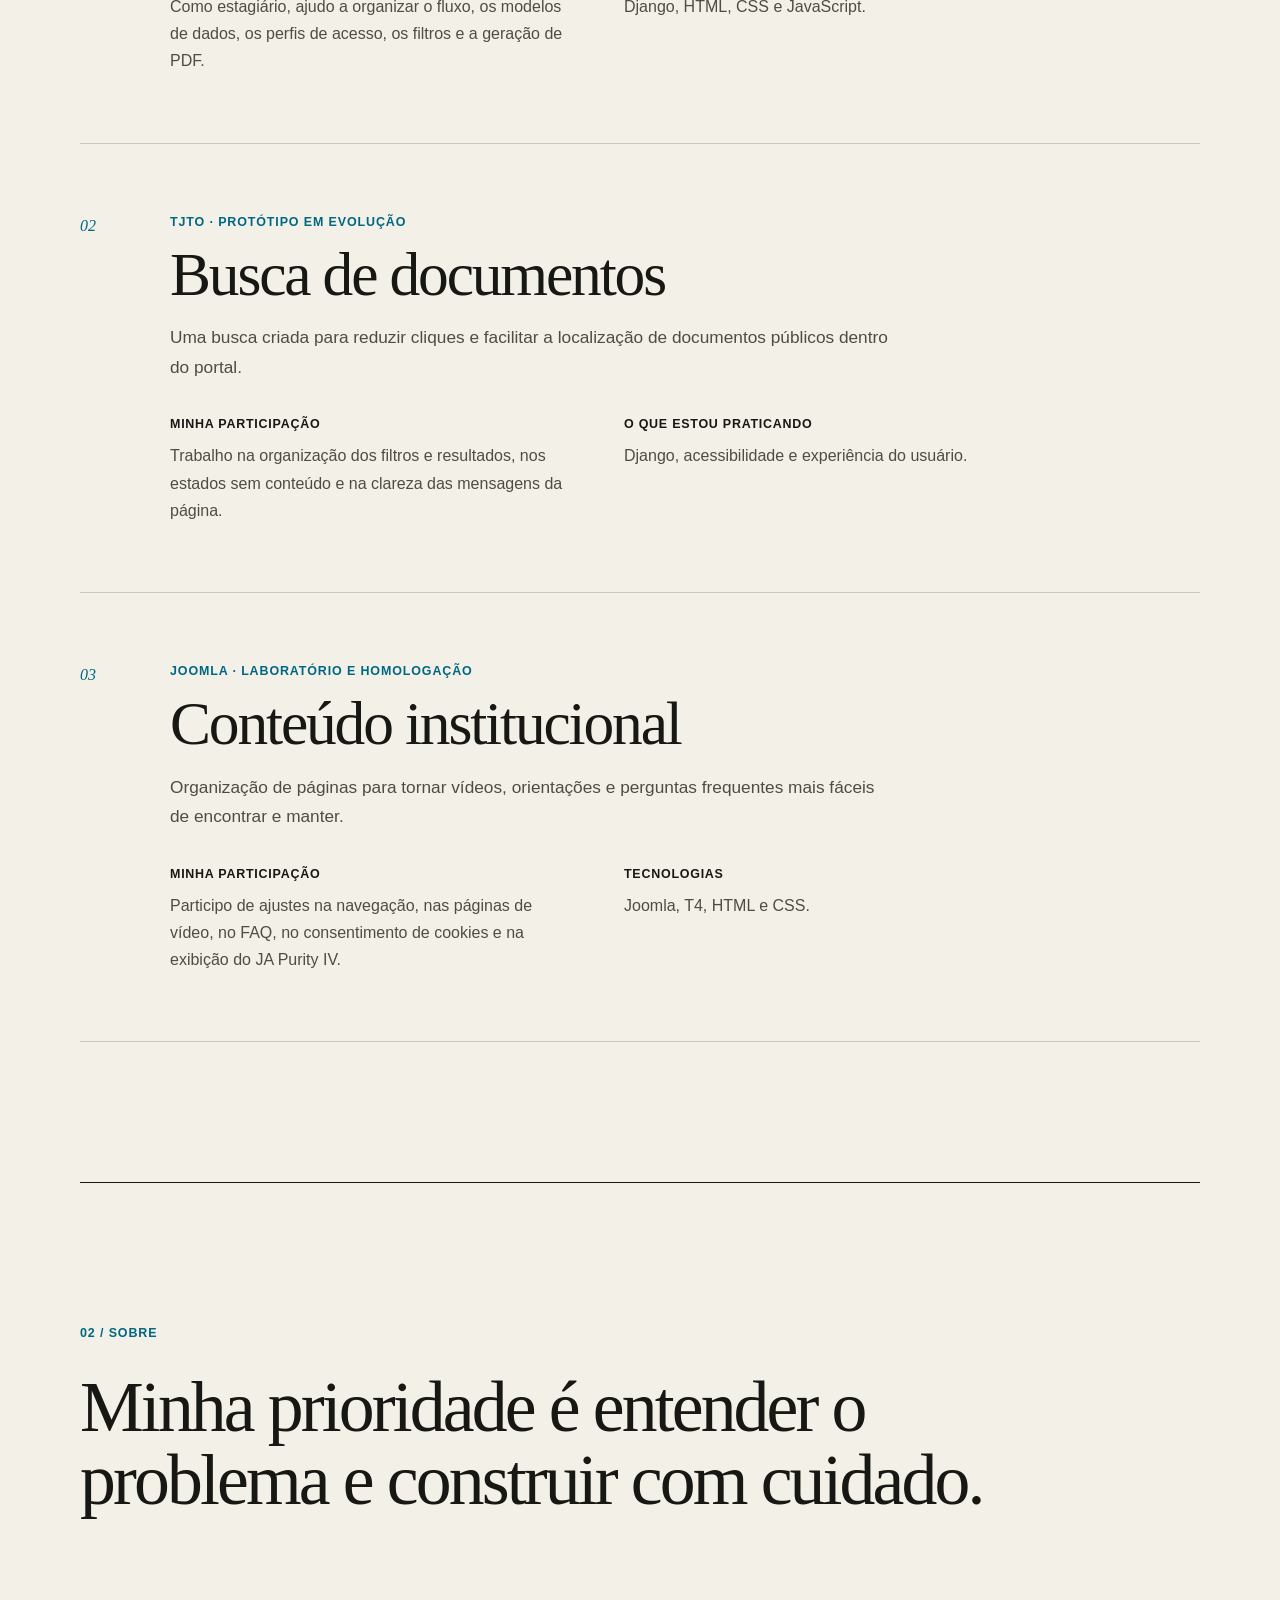
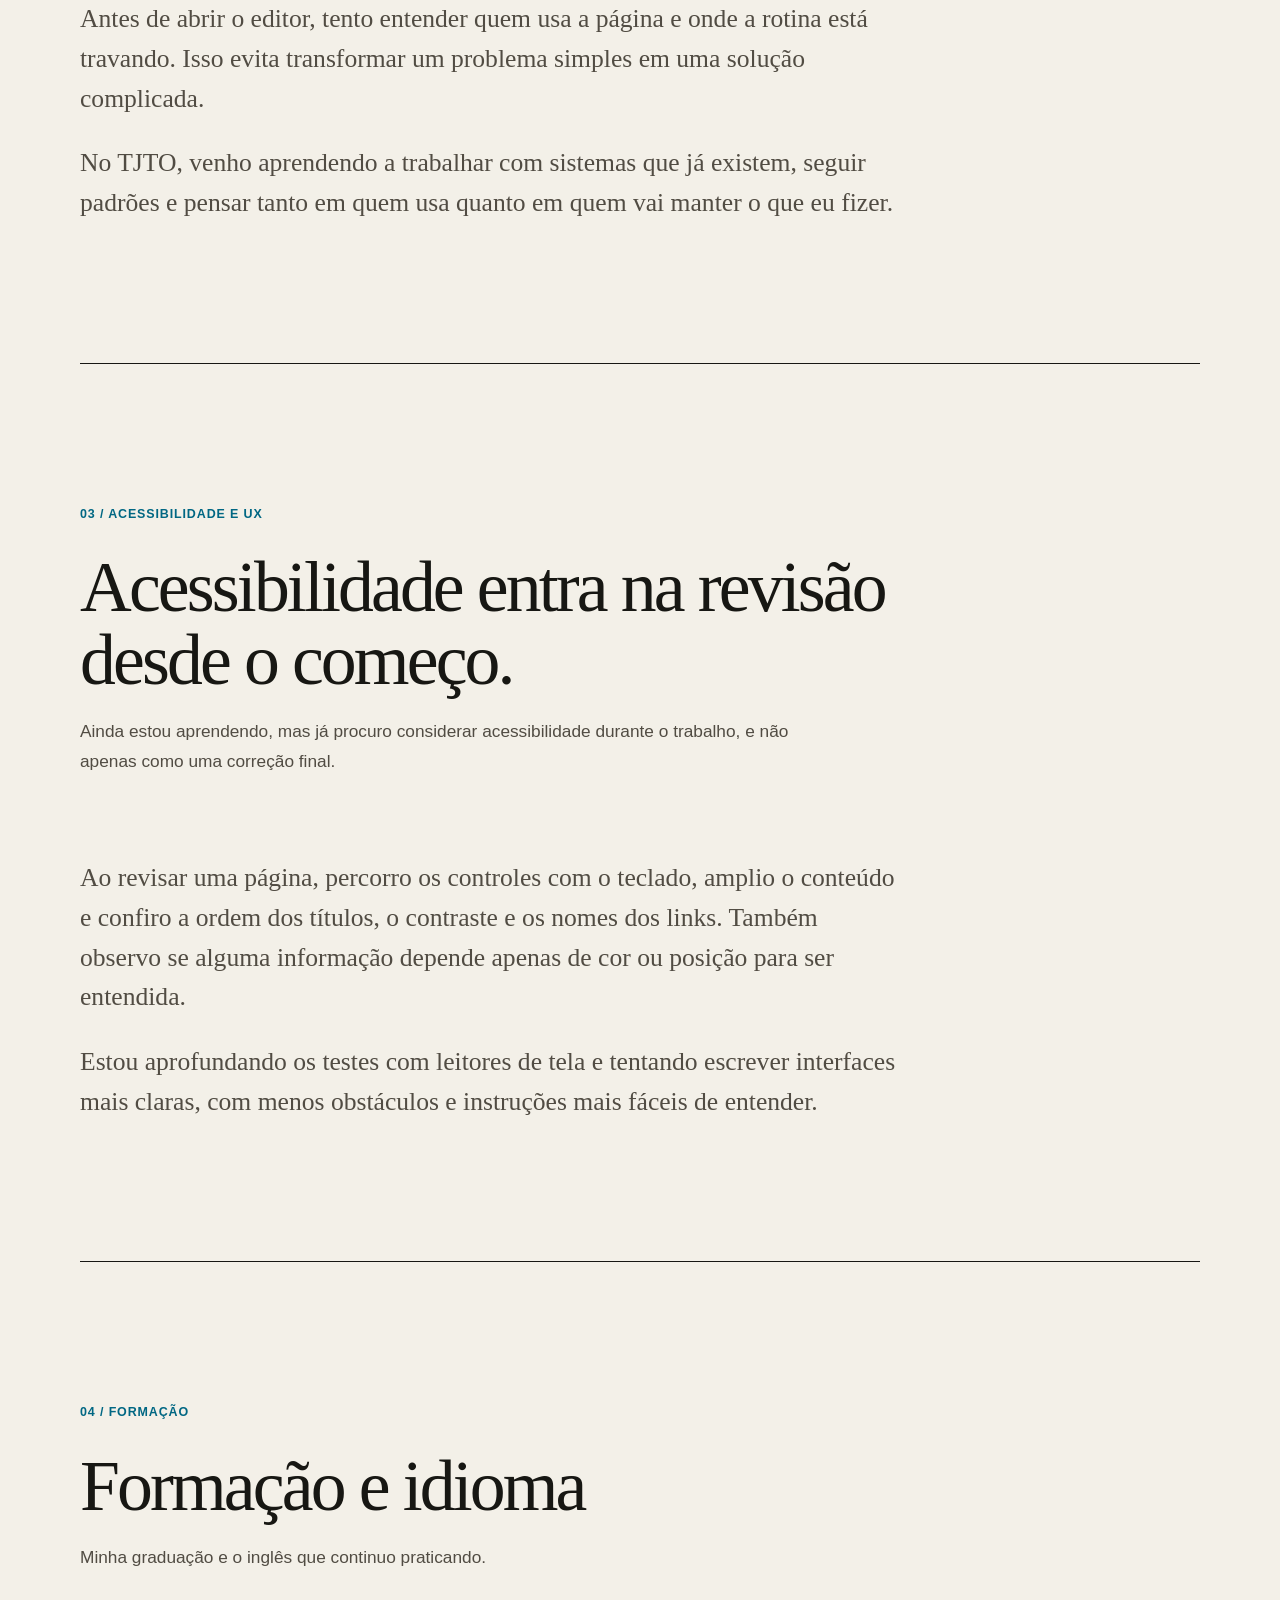
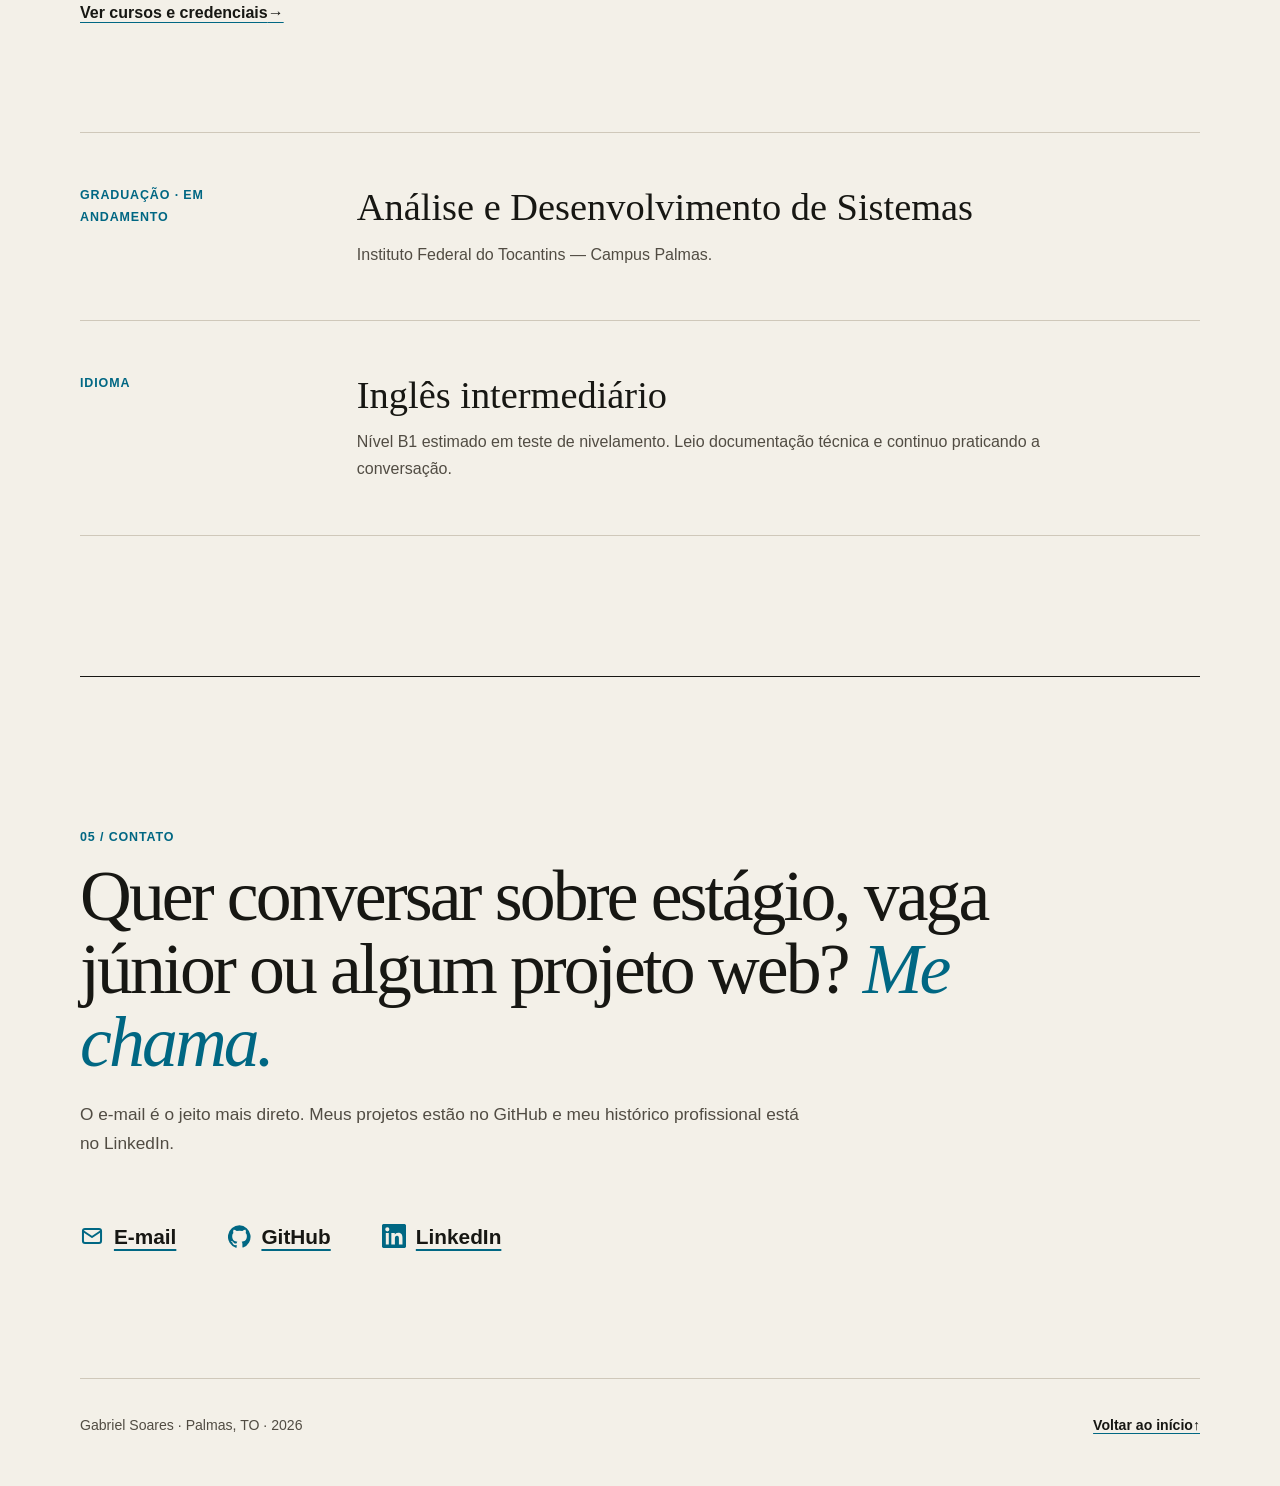
==== commit f817968d: "Atualiza título principal do portfólio" ====
--- a/index.html
+++ b/index.html
@@ -12,156 +12,271 @@
   <title>Gabriel Soares | Desenvolvimento web</title>
 </head>
 <body>
-<div id="inicio" class="gs-portfolio" tabindex="-1"><a href="#conteudo" class="gs-skip-link"> Pular para o conteúdo principal </a>
-<p id="aviso-nova-aba" class="gs-visually-hidden">O link abre em uma nova aba.</p>
-<header class="gs-site-header"><a href="#inicio" class="gs-signature"> <strong>Gabriel Soares</strong> <span>Estagiário em desenvolvimento web</span> <span class="gs-visually-hidden">— voltar ao início</span> </a><nav aria-label="Navegação principal">
-<ul class="gs-nav" role="list">
-<li><a href="#trabalhos">Trabalhos</a></li>
-<li><a href="#sobre">Sobre</a></li>
-<li><a href="#acessibilidade">Acessibilidade</a></li>
-<li><a href="#formacao">Formação</a></li>
-<li><a href="#contato">Contato</a></li>
-</ul>
-</nav></header>
-<section class="gs-hero" aria-labelledby="titulo-principal">
-<p class="gs-overline">Desenvolvimento web · Palmas, TO</p>
-<h1 id="titulo-principal">Aprendo desenvolvimento web enquanto resolvo <em>problemas reais.</em></h1>
-<p class="gs-lead">Sou estudante de Análise e Desenvolvimento de Sistemas no IFTO e estagiário no Tribunal de Justiça do Tocantins. No estágio, participo de projetos com Django e Joomla voltados à organização de planilhas, documentos e conteúdo institucional.</p>
-<a href="#trabalhos" class="gs-text-link">Ver os trabalhos</a></section>
-<section id="trabalhos" class="gs-section" aria-labelledby="titulo-trabalhos">
-<div class="gs-section-heading">
-<p class="gs-section-index" aria-hidden="true">01 / Trabalhos</p>
-<div>
-<h2 id="titulo-trabalhos">No que estou trabalhando</h2>
-<p class="gs-section-intro">Projetos do estágio e dos estudos, com o problema de cada um e a minha participação.</p>
-</div>
-</div>
-<ol class="gs-projects" role="list">
-<li>
-<article class="gs-project" aria-labelledby="projeto-plantao">
-<p class="gs-project-number" aria-hidden="true">01</p>
-<div class="gs-project-main">
-<p class="gs-project-type">Projeto em destaque · TJTO · sistema interno em desenvolvimento</p>
-<h3 id="projeto-plantao">Plantão Judiciário</h3>
-<p class="gs-project-summary">A escala semanal era distribuída entre planilhas e PDFs. O sistema reúne essas informações e torna a consulta do plantão mais direta.</p>
-<ul class="gs-project-details" role="list">
-<li>
-<p class="gs-detail-label"><strong>Minha participação</strong></p>
-<p>Como estagiário, ajudo a organizar o fluxo, os modelos de dados, os perfis de acesso, os filtros e a geração de PDF.</p>
-</li>
-<li>
-<p class="gs-detail-label"><strong>Tecnologias</strong></p>
-<p>Django, HTML, CSS e JavaScript.</p>
-</li>
-</ul>
-</div>
-</article>
-</li>
-<li>
-<article class="gs-project" aria-labelledby="projeto-documentos">
-<p class="gs-project-number" aria-hidden="true">02</p>
-<div class="gs-project-main">
-<p class="gs-project-type">TJTO · protótipo em evolução</p>
-<h3 id="projeto-documentos">Busca de documentos</h3>
-<p class="gs-project-summary">Uma busca criada para reduzir cliques e facilitar a localização de documentos públicos dentro do portal.</p>
-<ul class="gs-project-details" role="list">
-<li>
-<p class="gs-detail-label"><strong>Minha participação</strong></p>
-<p>Trabalho na organização dos filtros e resultados, nos estados sem conteúdo e na clareza das mensagens da página.</p>
-</li>
-<li>
-<p class="gs-detail-label"><strong>O que estou praticando</strong></p>
-<p>Django, acessibilidade e experiência do usuário.</p>
-</li>
-</ul>
-</div>
-</article>
-</li>
-<li>
-<article class="gs-project" aria-labelledby="projeto-joomla">
-<p class="gs-project-number" aria-hidden="true">03</p>
-<div class="gs-project-main">
-<p class="gs-project-type">Joomla · laboratório e homologação</p>
-<h3 id="projeto-joomla">Conteúdo institucional</h3>
-<p class="gs-project-summary">Organização de páginas para tornar vídeos, orientações e perguntas frequentes mais fáceis de encontrar e manter.</p>
-<ul class="gs-project-details" role="list">
-<li>
-<p class="gs-detail-label"><strong>Minha participação</strong></p>
-<p>Participo de ajustes na navegação, nas páginas de vídeo, no FAQ, no consentimento de cookies e na exibição do JA Purity IV.</p>
-</li>
-<li>
-<p class="gs-detail-label"><strong>Tecnologias</strong></p>
-<p>Joomla, T4, HTML e CSS.</p>
-</li>
-</ul>
-</div>
-</article>
-</li>
-</ol></section>
-<section id="sobre" class="gs-section" aria-labelledby="titulo-sobre">
-<div class="gs-section-heading">
-<p class="gs-section-index" aria-hidden="true">02 / Sobre</p>
-<h2 id="titulo-sobre">Minha prioridade é entender o problema e construir com cuidado.</h2>
-</div>
-<div class="gs-reading-text">
-<p>Antes de abrir o editor, tento entender quem usa a página e onde a rotina está travando. Isso evita transformar um problema simples em uma solução complicada.</p>
-<p>No TJTO, venho aprendendo a trabalhar com sistemas que já existem, seguir padrões e pensar tanto em quem usa quanto em quem vai manter o que eu fizer.</p>
-</div>
-</section>
-<section id="acessibilidade" class="gs-section" aria-labelledby="titulo-acessibilidade">
-<div class="gs-section-heading">
-<p class="gs-section-index" aria-hidden="true">03 / Acessibilidade e UX</p>
-<div>
-<h2 id="titulo-acessibilidade">Acessibilidade entra na revisão desde o começo.</h2>
-<p class="gs-section-intro">Ainda estou aprendendo, mas já procuro considerar acessibilidade durante o trabalho, e não apenas como uma correção final.</p>
-</div>
-</div>
-<div class="gs-reading-text">
-<p>Ao revisar uma página, percorro os controles com o teclado, amplio o conteúdo e confiro a ordem dos títulos, o contraste e os nomes dos links. Também observo se alguma informação depende apenas de cor ou posição para ser entendida.</p>
-<p>Estou aprofundando os testes com leitores de tela e tentando escrever interfaces mais claras, com menos obstáculos e instruções mais fáceis de entender.</p>
-</div>
-</section>
-<section id="formacao" class="gs-section" aria-labelledby="titulo-formacao">
-<div class="gs-section-heading">
-<p class="gs-section-index" aria-hidden="true">04 / Formação</p>
-<div>
-<h2 id="titulo-formacao">Formação e idioma</h2>
-<p class="gs-section-intro">Minha graduação e o inglês que continuo praticando.</p>
-<p class="gs-education-links gs-course-cta-wrap"><a href="cursos/" class="gs-course-cta"> Ver cursos e credenciais <span aria-hidden="true">→</span> </a></p>
-</div>
-</div>
-<ul class="gs-education-list" role="list">
-<li>
-<article class="gs-education-item">
-<p class="gs-education-date">Graduação · em andamento</p>
-<div>
-<h3>Análise e Desenvolvimento de Sistemas</h3>
-<p>Instituto Federal do Tocantins — Campus Palmas.</p>
-</div>
-</article>
-</li>
-<li>
-<article class="gs-education-item">
-<p class="gs-education-date">Idioma</p>
-<div>
-<h3>Inglês intermediário</h3>
-<p>Nível B1 estimado em teste de nivelamento. Leio documentação técnica e continuo praticando a conversação.</p>
-</div>
-</article>
-</li>
-</ul>
-</section>
-<footer id="contato" class="gs-contact" aria-labelledby="titulo-contato">
-<p class="gs-section-index" aria-hidden="true">05 / Contato</p>
-<div class="gs-contact-grid">
-<div>
-<h2 id="titulo-contato">Quer conversar sobre estágio, vaga júnior ou algum projeto web? <em>Me chama.</em></h2>
-<p class="gs-contact-intro">O e-mail é o jeito mais direto. Meus projetos estão no GitHub e meu histórico profissional está no LinkedIn.</p>
-</div>
-<address class="gs-contact-links"><a href="mailto:gabrielferrarilima@gmail.com">E-mail</a> <a href="https://github.com/soars1" target="_blank" rel="noopener noreferrer" aria-describedby="aviso-nova-aba"> GitHub </a> <a href="https://www.linkedin.com/in/gabriel-soares-ferrari-lima-22b782405" target="_blank" rel="noopener noreferrer" aria-describedby="aviso-nova-aba"> LinkedIn </a></address></div>
-<div class="gs-footer-line">
-<p>Gabriel Soares · Palmas, TO · <time datetime="2026">2026</time></p>
-<a href="#inicio"> Voltar ao início <span aria-hidden="true">↑</span> </a></div>
-</footer></div>
+  <div id="inicio" class="gs-portfolio" tabindex="-1">
+    <a href="#conteudo" class="gs-skip-link">Pular para o conteúdo principal</a>
+
+    <p id="aviso-nova-aba" class="gs-visually-hidden">
+      O link abre em uma nova aba.
+    </p>
+
+    <header class="gs-site-header">
+      <a href="#inicio" class="gs-signature">
+        <strong>Gabriel Soares</strong>
+        <span>Estagiário em desenvolvimento web</span>
+        <span class="gs-visually-hidden">— voltar ao início</span>
+      </a>
+
+      <nav aria-label="Navegação principal">
+        <ul class="gs-nav" role="list">
+          <li><a href="#trabalhos">Trabalhos</a></li>
+          <li><a href="#sobre">Sobre</a></li>
+          <li><a href="#acessibilidade">Acessibilidade</a></li>
+          <li><a href="#formacao">Formação</a></li>
+          <li><a href="#contato">Contato</a></li>
+        </ul>
+      </nav>
+    </header>
+
+    <main id="conteudo" tabindex="-1">
+      <section class="gs-hero" aria-labelledby="titulo-principal">
+        <p class="gs-overline">Desenvolvimento web · Palmas, TO</p>
+
+        <h1 id="titulo-principal">
+          Construo soluções web a partir de <em>problemas reais.</em>
+        </h1>
+
+        <p class="gs-lead">
+          Sou estudante de Análise e Desenvolvimento de Sistemas no IFTO e estagiário no Tribunal de Justiça do Tocantins. No estágio, participo de projetos com Django e Joomla voltados à organização de planilhas, documentos e conteúdo institucional.
+        </p>
+
+        <a href="#trabalhos" class="gs-text-link">Ver os trabalhos</a>
+      </section>
+
+      <section id="trabalhos" class="gs-section" aria-labelledby="titulo-trabalhos">
+        <div class="gs-section-heading">
+          <p class="gs-section-index" aria-hidden="true">01 / Trabalhos</p>
+
+          <div>
+            <h2 id="titulo-trabalhos">No que estou trabalhando</h2>
+            <p class="gs-section-intro">
+              Projetos do estágio e dos estudos, com o problema de cada um e a minha participação.
+            </p>
+          </div>
+        </div>
+
+        <ol class="gs-projects" role="list">
+          <li>
+            <article class="gs-project" aria-labelledby="projeto-plantao">
+              <p class="gs-project-number" aria-hidden="true">01</p>
+
+              <div class="gs-project-main">
+                <p class="gs-project-type">
+                  Projeto em destaque · TJTO · sistema interno em desenvolvimento
+                </p>
+
+                <h3 id="projeto-plantao">Plantão Judiciário</h3>
+
+                <p class="gs-project-summary">
+                  A escala semanal era distribuída entre planilhas e PDFs. O sistema reúne essas informações e torna a consulta do plantão mais direta.
+                </p>
+
+                <ul class="gs-project-details" role="list">
+                  <li>
+                    <p class="gs-detail-label"><strong>Minha participação</strong></p>
+                    <p>
+                      Como estagiário, ajudo a organizar o fluxo, os modelos de dados, os perfis de acesso, os filtros e a geração de PDF.
+                    </p>
+                  </li>
+                  <li>
+                    <p class="gs-detail-label"><strong>Tecnologias</strong></p>
+                    <p>Django, HTML, CSS e JavaScript.</p>
+                  </li>
+                </ul>
+              </div>
+            </article>
+          </li>
+
+          <li>
+            <article class="gs-project" aria-labelledby="projeto-documentos">
+              <p class="gs-project-number" aria-hidden="true">02</p>
+
+              <div class="gs-project-main">
+                <p class="gs-project-type">TJTO · protótipo em evolução</p>
+
+                <h3 id="projeto-documentos">Busca de documentos</h3>
+
+                <p class="gs-project-summary">
+                  Uma busca criada para reduzir cliques e facilitar a localização de documentos públicos dentro do portal.
+                </p>
+
+                <ul class="gs-project-details" role="list">
+                  <li>
+                    <p class="gs-detail-label"><strong>Minha participação</strong></p>
+                    <p>
+                      Trabalho na organização dos filtros e resultados, nos estados sem conteúdo e na clareza das mensagens da página.
+                    </p>
+                  </li>
+                  <li>
+                    <p class="gs-detail-label"><strong>O que estou praticando</strong></p>
+                    <p>Django, acessibilidade e experiência do usuário.</p>
+                  </li>
+                </ul>
+              </div>
+            </article>
+          </li>
+
+          <li>
+            <article class="gs-project" aria-labelledby="projeto-joomla">
+              <p class="gs-project-number" aria-hidden="true">03</p>
+
+              <div class="gs-project-main">
+                <p class="gs-project-type">Joomla · laboratório e homologação</p>
+
+                <h3 id="projeto-joomla">Conteúdo institucional</h3>
+
+                <p class="gs-project-summary">
+                  Organização de páginas para tornar vídeos, orientações e perguntas frequentes mais fáceis de encontrar e manter.
+                </p>
+
+                <ul class="gs-project-details" role="list">
+                  <li>
+                    <p class="gs-detail-label"><strong>Minha participação</strong></p>
+                    <p>
+                      Participo de ajustes na navegação, nas páginas de vídeo, no FAQ, no consentimento de cookies e na exibição do JA Purity IV.
+                    </p>
+                  </li>
+                  <li>
+                    <p class="gs-detail-label"><strong>Tecnologias</strong></p>
+                    <p>Joomla, T4, HTML e CSS.</p>
+                  </li>
+                </ul>
+              </div>
+            </article>
+          </li>
+        </ol>
+      </section>
+
+      <section id="sobre" class="gs-section" aria-labelledby="titulo-sobre">
+        <div class="gs-section-heading">
+          <p class="gs-section-index" aria-hidden="true">02 / Sobre</p>
+          <h2 id="titulo-sobre">Minha prioridade é entender o problema e construir com cuidado.</h2>
+        </div>
+
+        <div class="gs-reading-text">
+          <p>
+            Antes de abrir o editor, tento entender quem usa a página e onde a rotina está travando. Isso evita transformar um problema simples em uma solução complicada.
+          </p>
+          <p>
+            No TJTO, venho aprendendo a trabalhar com sistemas que já existem, seguir padrões e pensar tanto em quem usa quanto em quem vai manter o que eu fizer.
+          </p>
+        </div>
+      </section>
+
+      <section id="acessibilidade" class="gs-section" aria-labelledby="titulo-acessibilidade">
+        <div class="gs-section-heading">
+          <p class="gs-section-index" aria-hidden="true">03 / Acessibilidade e UX</p>
+
+          <div>
+            <h2 id="titulo-acessibilidade">Acessibilidade entra na revisão desde o começo.</h2>
+            <p class="gs-section-intro">
+              Ainda estou aprendendo, mas já procuro considerar acessibilidade durante o trabalho, e não apenas como uma correção final.
+            </p>
+          </div>
+        </div>
+
+        <div class="gs-reading-text">
+          <p>
+            Ao revisar uma página, percorro os controles com o teclado, amplio o conteúdo e confiro a ordem dos títulos, o contraste e os nomes dos links. Também observo se alguma informação depende apenas de cor ou posição para ser entendida.
+          </p>
+          <p>
+            Estou aprofundando os testes com leitores de tela e tentando escrever interfaces mais claras, com menos obstáculos e instruções mais fáceis de entender.
+          </p>
+        </div>
+      </section>
+
+      <section id="formacao" class="gs-section" aria-labelledby="titulo-formacao">
+        <div class="gs-section-heading">
+          <p class="gs-section-index" aria-hidden="true">04 / Formação</p>
+
+          <div>
+            <h2 id="titulo-formacao">Formação e idioma</h2>
+            <p class="gs-section-intro">Minha graduação e o inglês que continuo praticando.</p>
+
+            <p class="gs-education-links gs-course-cta-wrap">
+              <a href="cursos/" class="gs-course-cta">
+                Ver cursos e credenciais <span aria-hidden="true">→</span>
+              </a>
+            </p>
+          </div>
+        </div>
+
+        <ul class="gs-education-list" role="list">
+          <li>
+            <article class="gs-education-item">
+              <p class="gs-education-date">Graduação · em andamento</p>
+
+              <div>
+                <h3>Análise e Desenvolvimento de Sistemas</h3>
+                <p>Instituto Federal do Tocantins — Campus Palmas.</p>
+              </div>
+            </article>
+          </li>
+
+          <li>
+            <article class="gs-education-item">
+              <p class="gs-education-date">Idioma</p>
+
+              <div>
+                <h3>Inglês intermediário</h3>
+                <p>
+                  Nível B1 estimado em teste de nivelamento. Leio documentação técnica e continuo praticando a conversação.
+                </p>
+              </div>
+            </article>
+          </li>
+        </ul>
+      </section>
+    </main>
+
+    <footer id="contato" class="gs-contact" aria-labelledby="titulo-contato">
+      <p class="gs-section-index" aria-hidden="true">05 / Contato</p>
+
+      <div class="gs-contact-grid">
+        <div>
+          <h2 id="titulo-contato">
+            Quer conversar sobre estágio, vaga júnior ou algum projeto web? <em>Me chama.</em>
+          </h2>
+          <p class="gs-contact-intro">
+            O e-mail é o jeito mais direto. Meus projetos estão no GitHub e meu histórico profissional está no LinkedIn.
+          </p>
+        </div>
+
+        <address class="gs-contact-links">
+          <a href="mailto:gabrielferrarilima@gmail.com">E-mail</a>
+          <a
+            href="https://github.com/soars1"
+            target="_blank"
+            rel="noopener noreferrer"
+            aria-describedby="aviso-nova-aba"
+          >
+            GitHub
+          </a>
+          <a
+            href="https://www.linkedin.com/in/gabriel-soares-ferrari-lima-22b782405"
+            target="_blank"
+            rel="noopener noreferrer"
+            aria-describedby="aviso-nova-aba"
+          >
+            LinkedIn
+          </a>
+        </address>
+      </div>
+
+      <div class="gs-footer-line">
+        <p>Gabriel Soares · Palmas, TO · <time datetime="2026">2026</time></p>
+        <a href="#inicio">Voltar ao início <span aria-hidden="true">↑</span></a>
+      </div>
+    </footer>
+  </div>
 </body>
 </html>
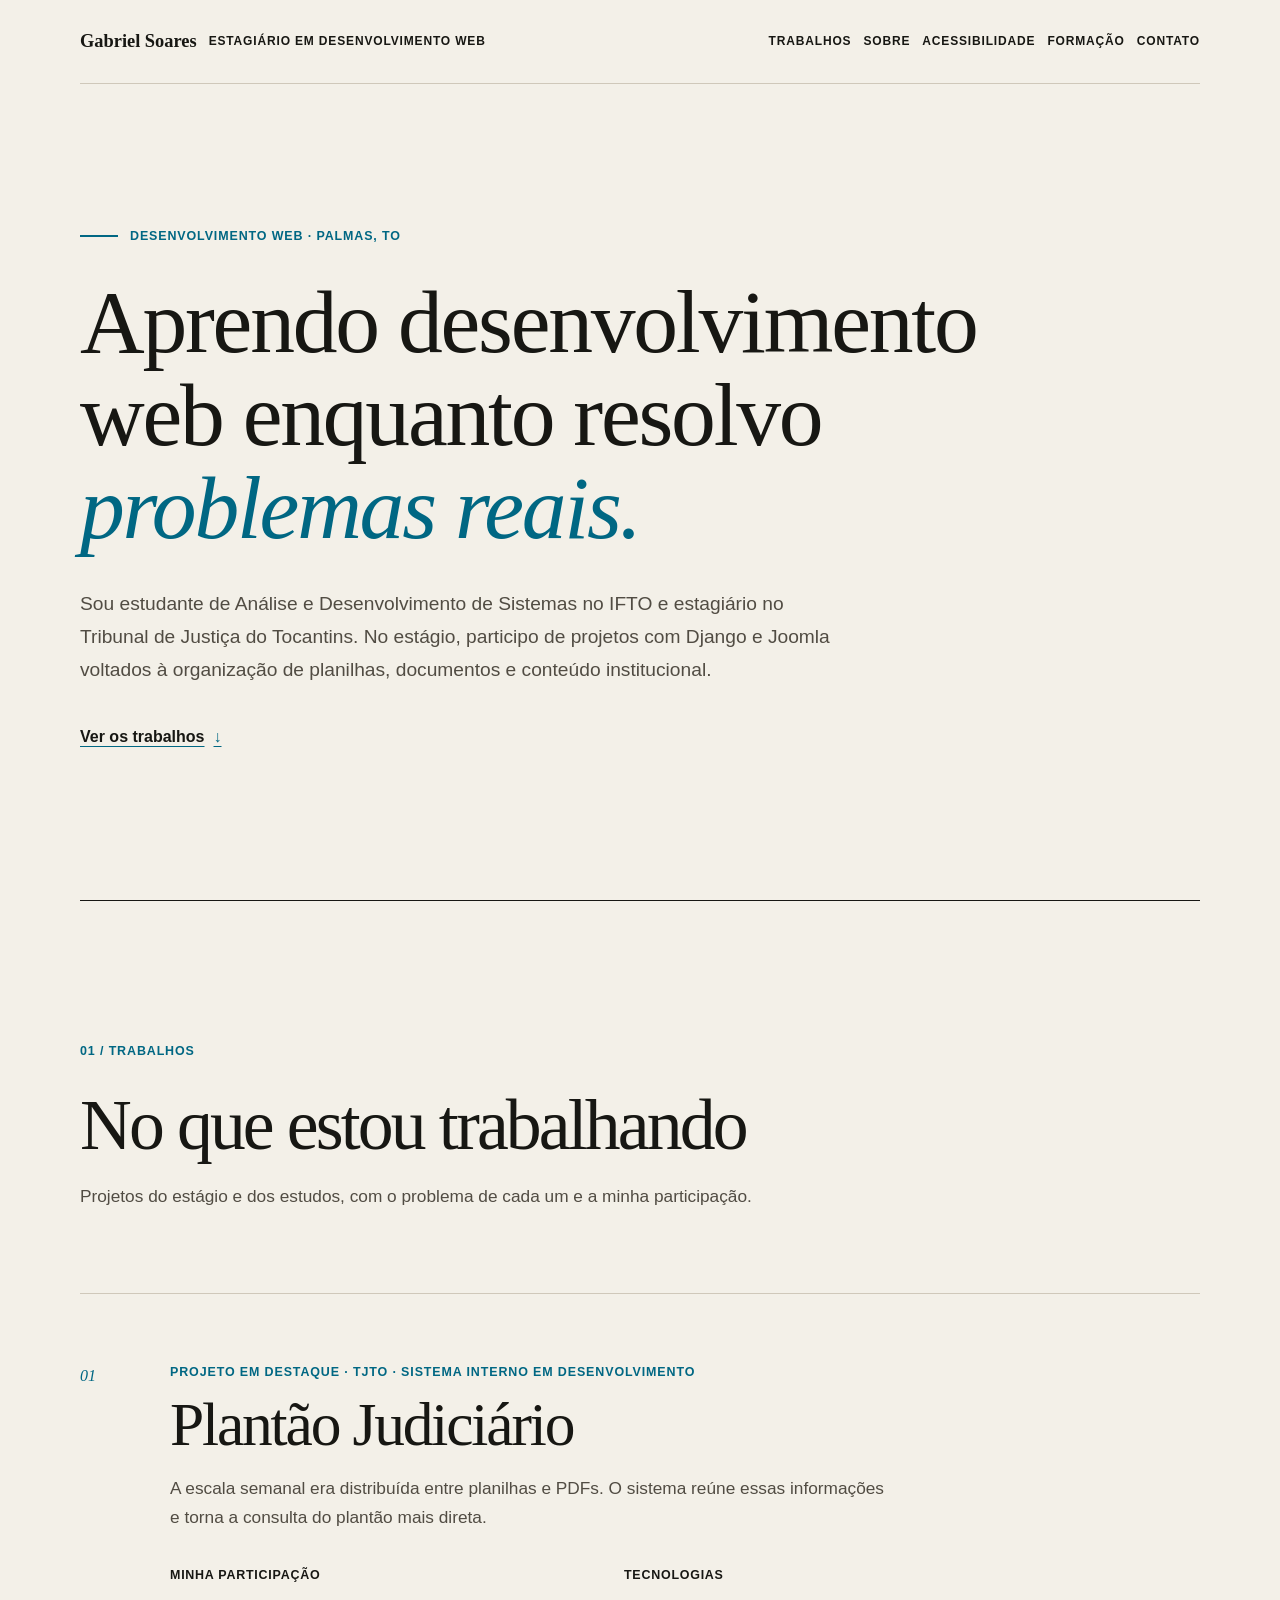
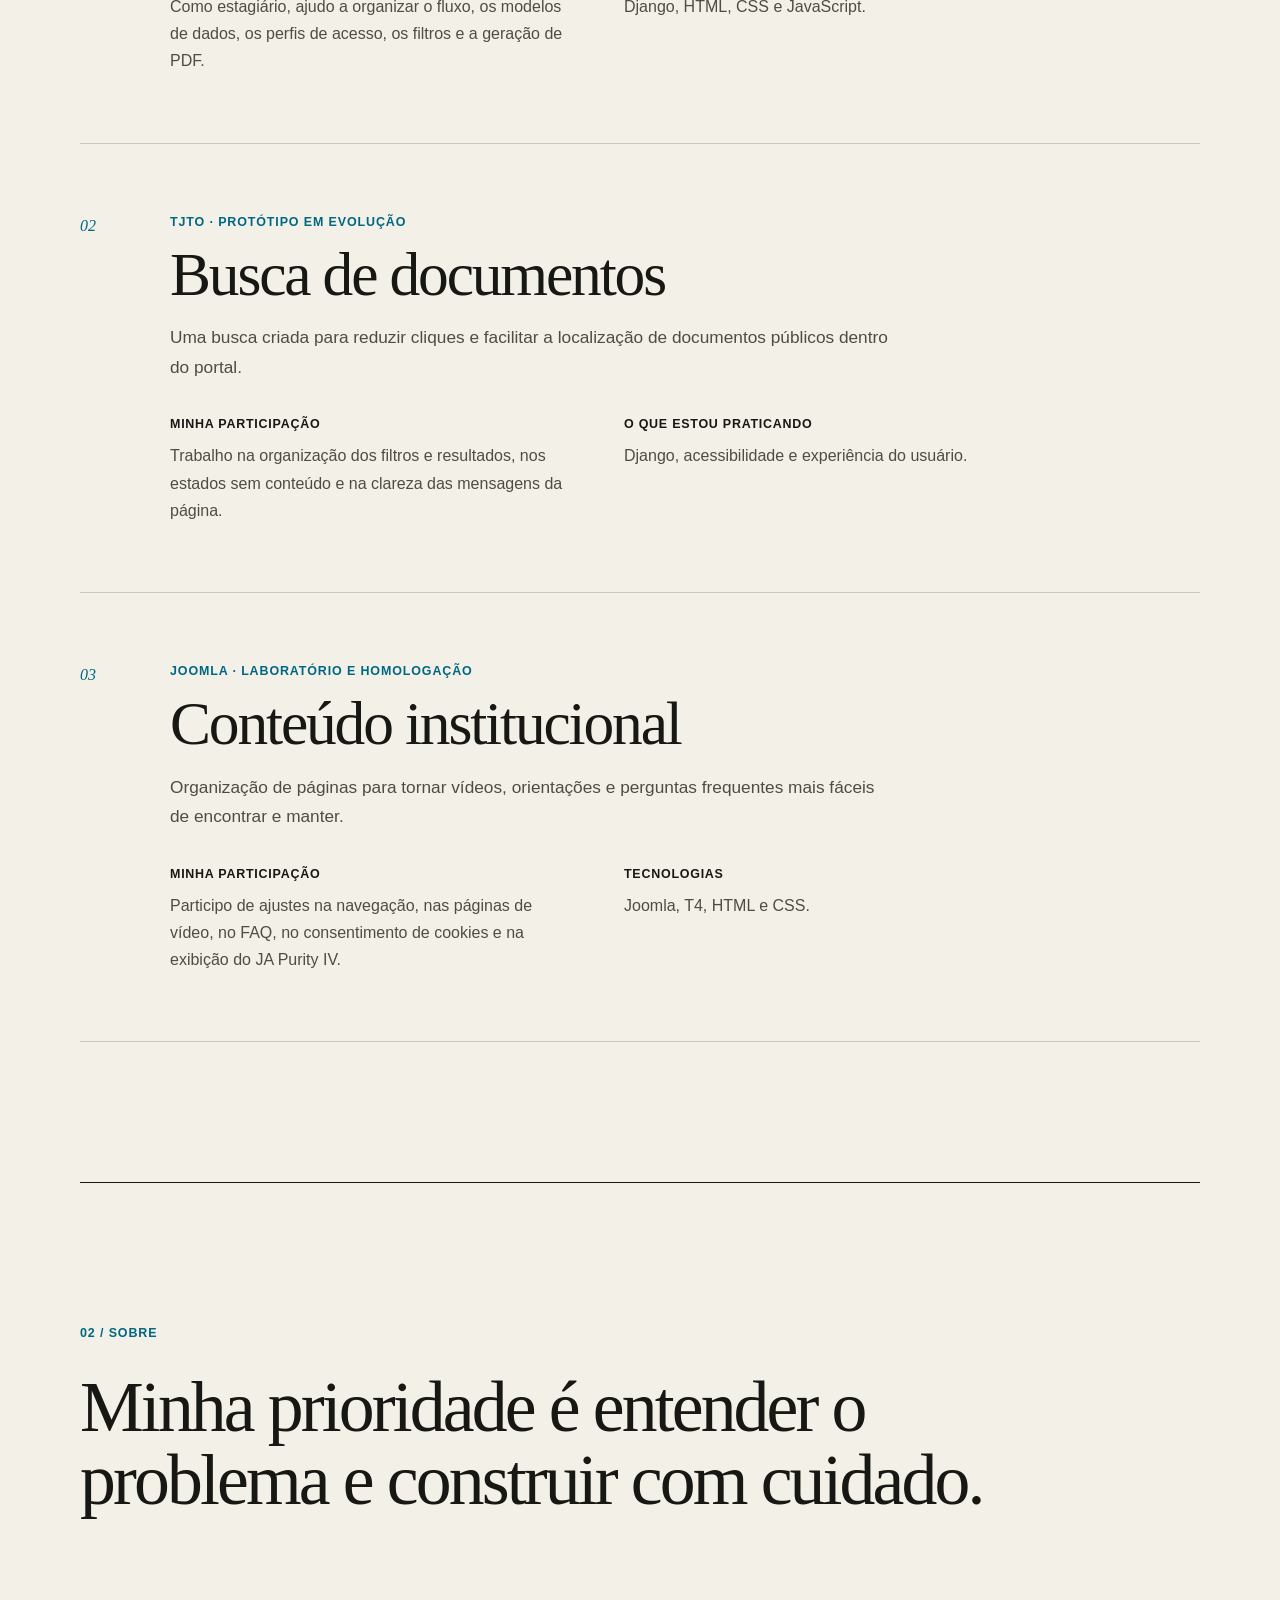
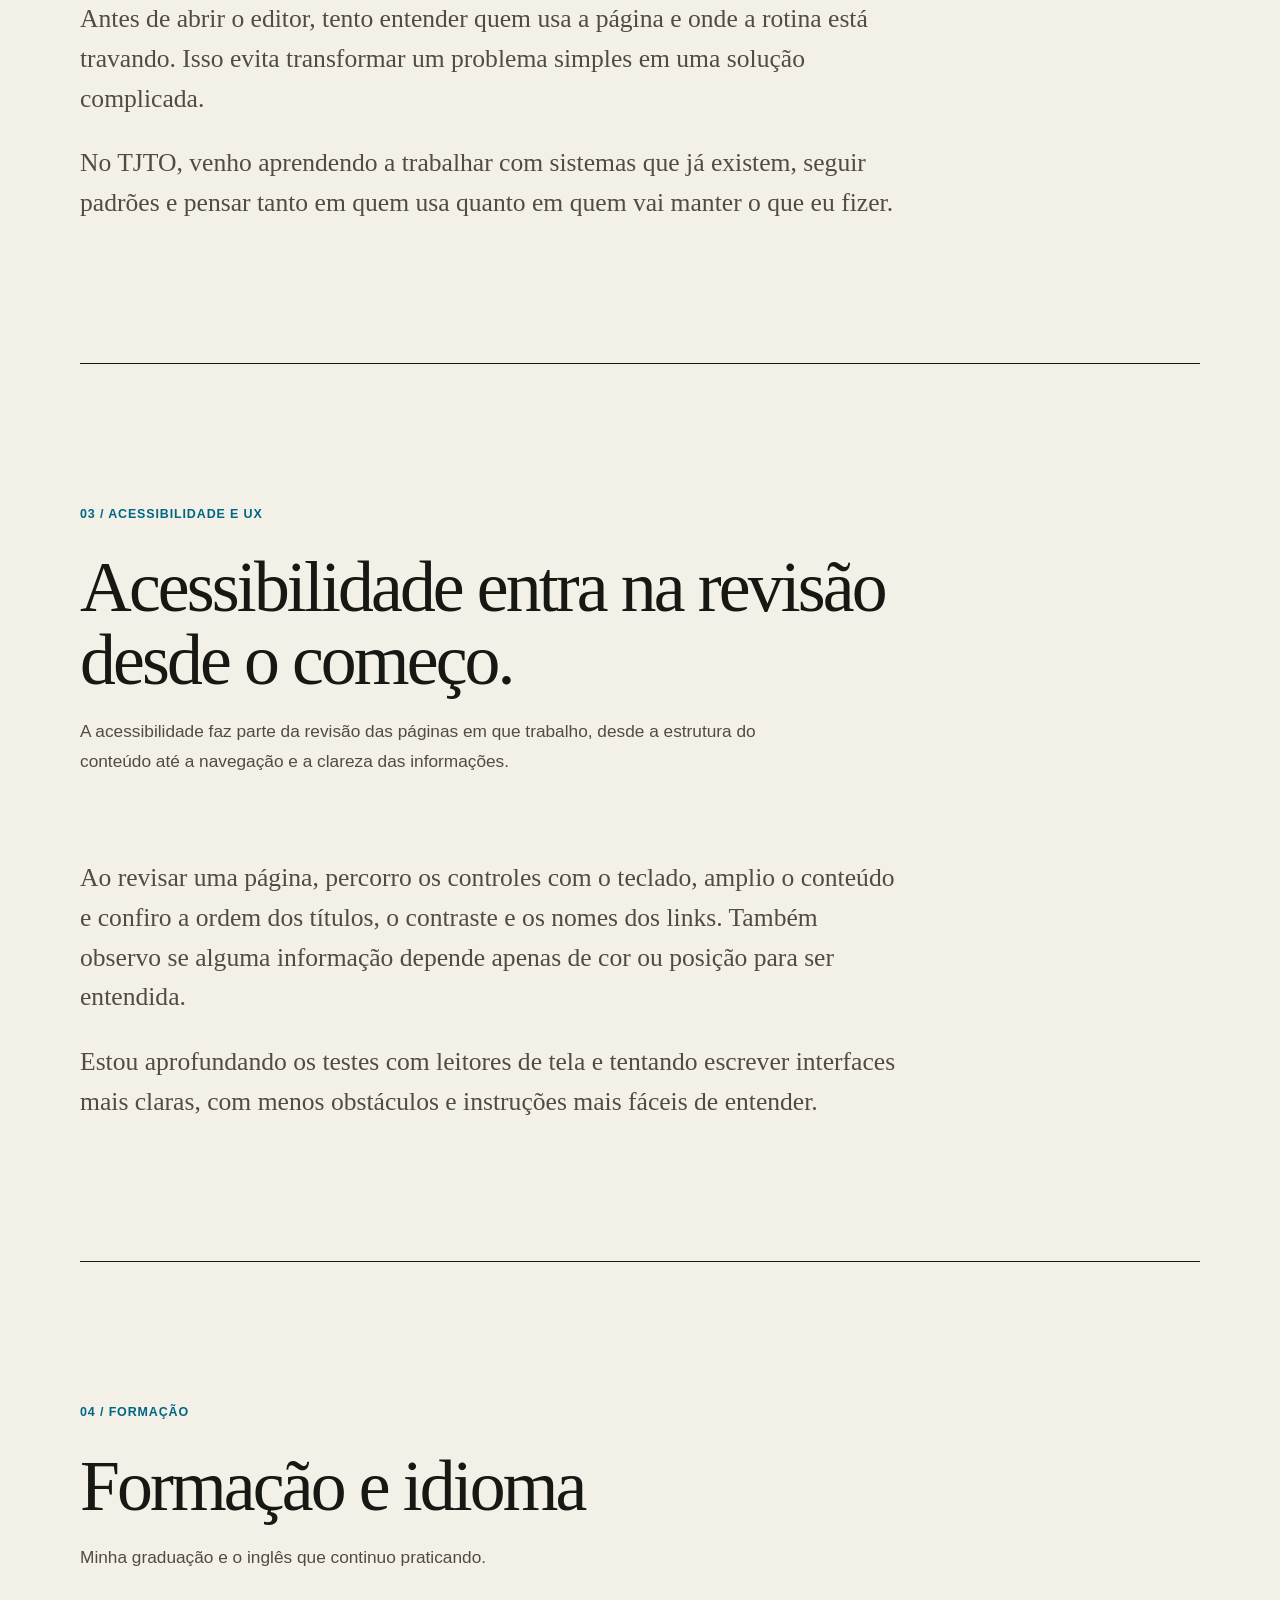
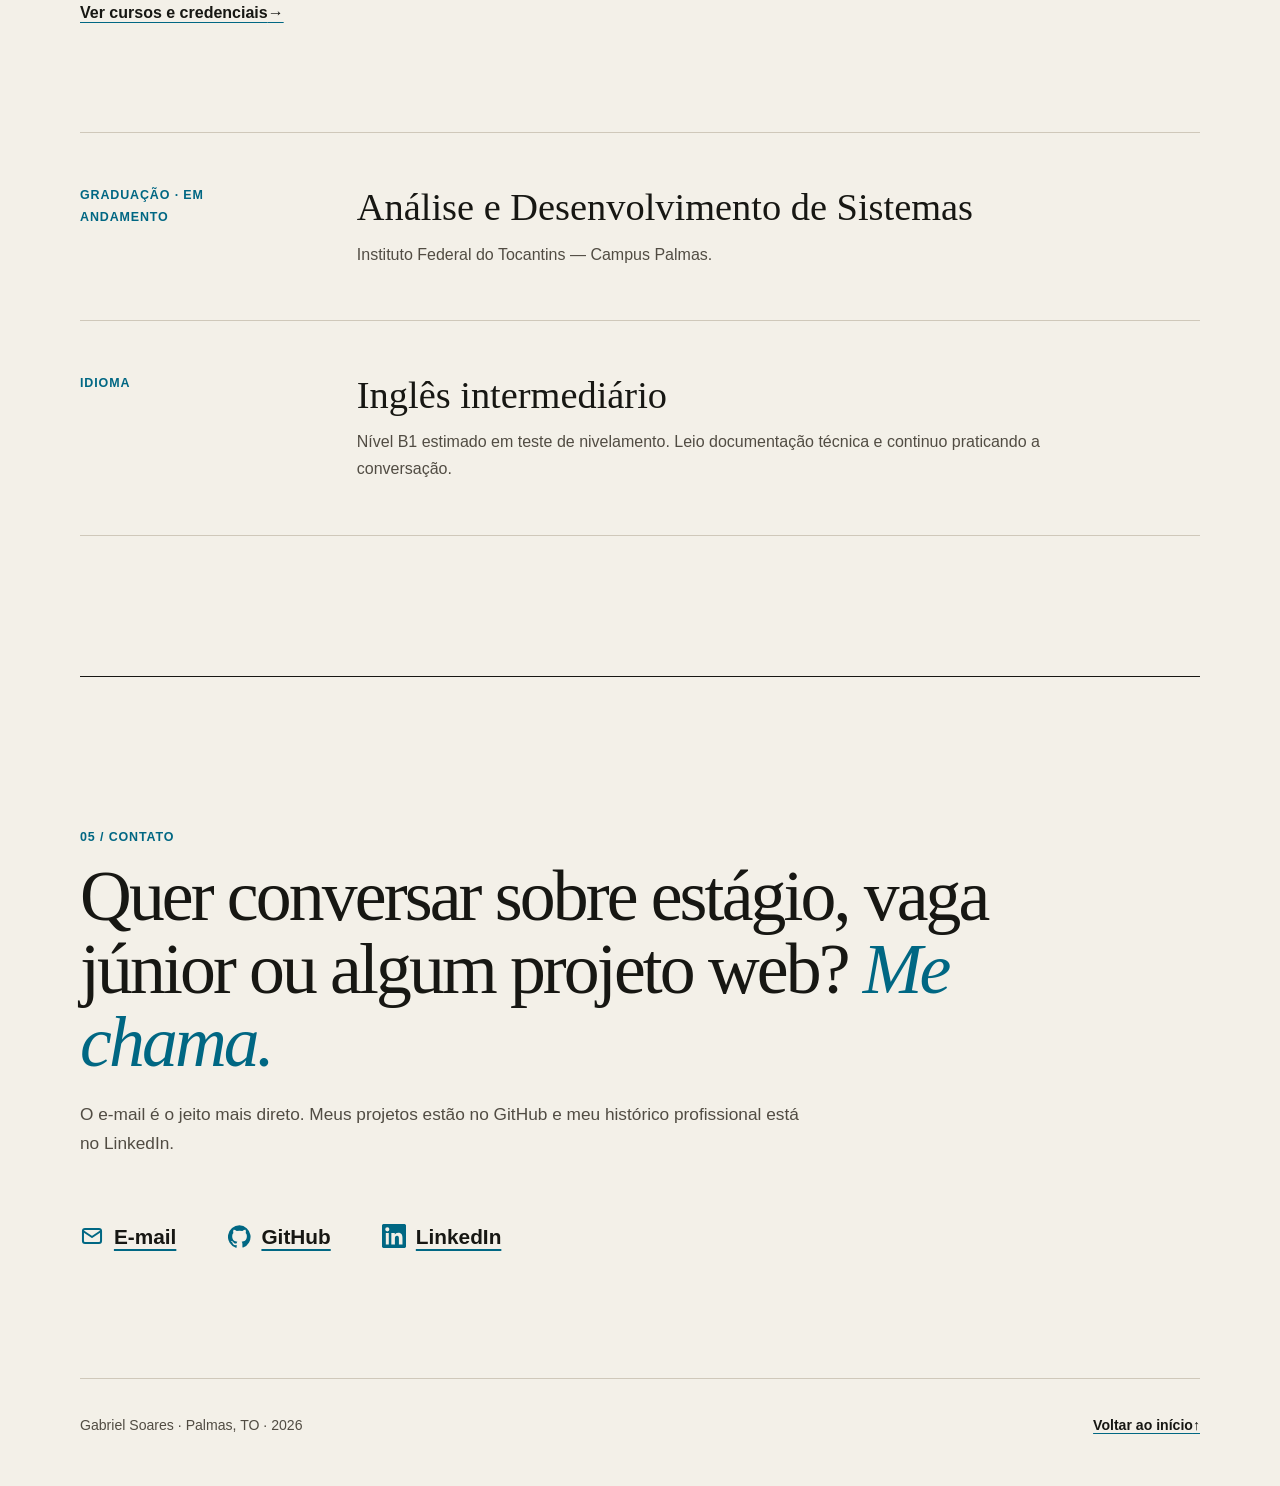
==== commit 7f02b96f: "Atualiza portfolio pelo Joomla" ====
--- a/index.html
+++ b/index.html
@@ -12,271 +12,156 @@
   <title>Gabriel Soares | Desenvolvimento web</title>
 </head>
 <body>
-  <div id="inicio" class="gs-portfolio" tabindex="-1">
-    <a href="#conteudo" class="gs-skip-link">Pular para o conteúdo principal</a>
-
-    <p id="aviso-nova-aba" class="gs-visually-hidden">
-      O link abre em uma nova aba.
-    </p>
-
-    <header class="gs-site-header">
-      <a href="#inicio" class="gs-signature">
-        <strong>Gabriel Soares</strong>
-        <span>Estagiário em desenvolvimento web</span>
-        <span class="gs-visually-hidden">— voltar ao início</span>
-      </a>
-
-      <nav aria-label="Navegação principal">
-        <ul class="gs-nav" role="list">
-          <li><a href="#trabalhos">Trabalhos</a></li>
-          <li><a href="#sobre">Sobre</a></li>
-          <li><a href="#acessibilidade">Acessibilidade</a></li>
-          <li><a href="#formacao">Formação</a></li>
-          <li><a href="#contato">Contato</a></li>
-        </ul>
-      </nav>
-    </header>
-
-    <main id="conteudo" tabindex="-1">
-      <section class="gs-hero" aria-labelledby="titulo-principal">
-        <p class="gs-overline">Desenvolvimento web · Palmas, TO</p>
-
-        <h1 id="titulo-principal">
-          Construo soluções web a partir de <em>problemas reais.</em>
-        </h1>
-
-        <p class="gs-lead">
-          Sou estudante de Análise e Desenvolvimento de Sistemas no IFTO e estagiário no Tribunal de Justiça do Tocantins. No estágio, participo de projetos com Django e Joomla voltados à organização de planilhas, documentos e conteúdo institucional.
-        </p>
-
-        <a href="#trabalhos" class="gs-text-link">Ver os trabalhos</a>
-      </section>
-
-      <section id="trabalhos" class="gs-section" aria-labelledby="titulo-trabalhos">
-        <div class="gs-section-heading">
-          <p class="gs-section-index" aria-hidden="true">01 / Trabalhos</p>
-
-          <div>
-            <h2 id="titulo-trabalhos">No que estou trabalhando</h2>
-            <p class="gs-section-intro">
-              Projetos do estágio e dos estudos, com o problema de cada um e a minha participação.
-            </p>
-          </div>
-        </div>
-
-        <ol class="gs-projects" role="list">
-          <li>
-            <article class="gs-project" aria-labelledby="projeto-plantao">
-              <p class="gs-project-number" aria-hidden="true">01</p>
-
-              <div class="gs-project-main">
-                <p class="gs-project-type">
-                  Projeto em destaque · TJTO · sistema interno em desenvolvimento
-                </p>
-
-                <h3 id="projeto-plantao">Plantão Judiciário</h3>
-
-                <p class="gs-project-summary">
-                  A escala semanal era distribuída entre planilhas e PDFs. O sistema reúne essas informações e torna a consulta do plantão mais direta.
-                </p>
-
-                <ul class="gs-project-details" role="list">
-                  <li>
-                    <p class="gs-detail-label"><strong>Minha participação</strong></p>
-                    <p>
-                      Como estagiário, ajudo a organizar o fluxo, os modelos de dados, os perfis de acesso, os filtros e a geração de PDF.
-                    </p>
-                  </li>
-                  <li>
-                    <p class="gs-detail-label"><strong>Tecnologias</strong></p>
-                    <p>Django, HTML, CSS e JavaScript.</p>
-                  </li>
-                </ul>
-              </div>
-            </article>
-          </li>
-
-          <li>
-            <article class="gs-project" aria-labelledby="projeto-documentos">
-              <p class="gs-project-number" aria-hidden="true">02</p>
-
-              <div class="gs-project-main">
-                <p class="gs-project-type">TJTO · protótipo em evolução</p>
-
-                <h3 id="projeto-documentos">Busca de documentos</h3>
-
-                <p class="gs-project-summary">
-                  Uma busca criada para reduzir cliques e facilitar a localização de documentos públicos dentro do portal.
-                </p>
-
-                <ul class="gs-project-details" role="list">
-                  <li>
-                    <p class="gs-detail-label"><strong>Minha participação</strong></p>
-                    <p>
-                      Trabalho na organização dos filtros e resultados, nos estados sem conteúdo e na clareza das mensagens da página.
-                    </p>
-                  </li>
-                  <li>
-                    <p class="gs-detail-label"><strong>O que estou praticando</strong></p>
-                    <p>Django, acessibilidade e experiência do usuário.</p>
-                  </li>
-                </ul>
-              </div>
-            </article>
-          </li>
-
-          <li>
-            <article class="gs-project" aria-labelledby="projeto-joomla">
-              <p class="gs-project-number" aria-hidden="true">03</p>
-
-              <div class="gs-project-main">
-                <p class="gs-project-type">Joomla · laboratório e homologação</p>
-
-                <h3 id="projeto-joomla">Conteúdo institucional</h3>
-
-                <p class="gs-project-summary">
-                  Organização de páginas para tornar vídeos, orientações e perguntas frequentes mais fáceis de encontrar e manter.
-                </p>
-
-                <ul class="gs-project-details" role="list">
-                  <li>
-                    <p class="gs-detail-label"><strong>Minha participação</strong></p>
-                    <p>
-                      Participo de ajustes na navegação, nas páginas de vídeo, no FAQ, no consentimento de cookies e na exibição do JA Purity IV.
-                    </p>
-                  </li>
-                  <li>
-                    <p class="gs-detail-label"><strong>Tecnologias</strong></p>
-                    <p>Joomla, T4, HTML e CSS.</p>
-                  </li>
-                </ul>
-              </div>
-            </article>
-          </li>
-        </ol>
-      </section>
-
-      <section id="sobre" class="gs-section" aria-labelledby="titulo-sobre">
-        <div class="gs-section-heading">
-          <p class="gs-section-index" aria-hidden="true">02 / Sobre</p>
-          <h2 id="titulo-sobre">Minha prioridade é entender o problema e construir com cuidado.</h2>
-        </div>
-
-        <div class="gs-reading-text">
-          <p>
-            Antes de abrir o editor, tento entender quem usa a página e onde a rotina está travando. Isso evita transformar um problema simples em uma solução complicada.
-          </p>
-          <p>
-            No TJTO, venho aprendendo a trabalhar com sistemas que já existem, seguir padrões e pensar tanto em quem usa quanto em quem vai manter o que eu fizer.
-          </p>
-        </div>
-      </section>
-
-      <section id="acessibilidade" class="gs-section" aria-labelledby="titulo-acessibilidade">
-        <div class="gs-section-heading">
-          <p class="gs-section-index" aria-hidden="true">03 / Acessibilidade e UX</p>
-
-          <div>
-            <h2 id="titulo-acessibilidade">Acessibilidade entra na revisão desde o começo.</h2>
-            <p class="gs-section-intro">
-              Ainda estou aprendendo, mas já procuro considerar acessibilidade durante o trabalho, e não apenas como uma correção final.
-            </p>
-          </div>
-        </div>
-
-        <div class="gs-reading-text">
-          <p>
-            Ao revisar uma página, percorro os controles com o teclado, amplio o conteúdo e confiro a ordem dos títulos, o contraste e os nomes dos links. Também observo se alguma informação depende apenas de cor ou posição para ser entendida.
-          </p>
-          <p>
-            Estou aprofundando os testes com leitores de tela e tentando escrever interfaces mais claras, com menos obstáculos e instruções mais fáceis de entender.
-          </p>
-        </div>
-      </section>
-
-      <section id="formacao" class="gs-section" aria-labelledby="titulo-formacao">
-        <div class="gs-section-heading">
-          <p class="gs-section-index" aria-hidden="true">04 / Formação</p>
-
-          <div>
-            <h2 id="titulo-formacao">Formação e idioma</h2>
-            <p class="gs-section-intro">Minha graduação e o inglês que continuo praticando.</p>
-
-            <p class="gs-education-links gs-course-cta-wrap">
-              <a href="cursos/" class="gs-course-cta">
-                Ver cursos e credenciais <span aria-hidden="true">→</span>
-              </a>
-            </p>
-          </div>
-        </div>
-
-        <ul class="gs-education-list" role="list">
-          <li>
-            <article class="gs-education-item">
-              <p class="gs-education-date">Graduação · em andamento</p>
-
-              <div>
-                <h3>Análise e Desenvolvimento de Sistemas</h3>
-                <p>Instituto Federal do Tocantins — Campus Palmas.</p>
-              </div>
-            </article>
-          </li>
-
-          <li>
-            <article class="gs-education-item">
-              <p class="gs-education-date">Idioma</p>
-
-              <div>
-                <h3>Inglês intermediário</h3>
-                <p>
-                  Nível B1 estimado em teste de nivelamento. Leio documentação técnica e continuo praticando a conversação.
-                </p>
-              </div>
-            </article>
-          </li>
-        </ul>
-      </section>
-    </main>
-
-    <footer id="contato" class="gs-contact" aria-labelledby="titulo-contato">
-      <p class="gs-section-index" aria-hidden="true">05 / Contato</p>
-
-      <div class="gs-contact-grid">
-        <div>
-          <h2 id="titulo-contato">
-            Quer conversar sobre estágio, vaga júnior ou algum projeto web? <em>Me chama.</em>
-          </h2>
-          <p class="gs-contact-intro">
-            O e-mail é o jeito mais direto. Meus projetos estão no GitHub e meu histórico profissional está no LinkedIn.
-          </p>
-        </div>
-
-        <address class="gs-contact-links">
-          <a href="mailto:gabrielferrarilima@gmail.com">E-mail</a>
-          <a
-            href="https://github.com/soars1"
-            target="_blank"
-            rel="noopener noreferrer"
-            aria-describedby="aviso-nova-aba"
-          >
-            GitHub
-          </a>
-          <a
-            href="https://www.linkedin.com/in/gabriel-soares-ferrari-lima-22b782405"
-            target="_blank"
-            rel="noopener noreferrer"
-            aria-describedby="aviso-nova-aba"
-          >
-            LinkedIn
-          </a>
-        </address>
-      </div>
-
-      <div class="gs-footer-line">
-        <p>Gabriel Soares · Palmas, TO · <time datetime="2026">2026</time></p>
-        <a href="#inicio">Voltar ao início <span aria-hidden="true">↑</span></a>
-      </div>
-    </footer>
-  </div>
+<div id="inicio" class="gs-portfolio" tabindex="-1"><a href="#conteudo" class="gs-skip-link"> Pular para o conteúdo principal </a>
+<p id="aviso-nova-aba" class="gs-visually-hidden">O link abre em uma nova aba.</p>
+<header class="gs-site-header"><a href="#inicio" class="gs-signature"> <strong>Gabriel Soares</strong> <span>Estagiário em desenvolvimento web</span> <span class="gs-visually-hidden">— voltar ao início</span> </a><nav aria-label="Navegação principal">
+<ul class="gs-nav" role="list">
+<li><a href="#trabalhos">Trabalhos</a></li>
+<li><a href="#sobre">Sobre</a></li>
+<li><a href="#acessibilidade">Acessibilidade</a></li>
+<li><a href="#formacao">Formação</a></li>
+<li><a href="#contato">Contato</a></li>
+</ul>
+</nav></header><main id="conteudo" tabindex="-1">
+<section class="gs-hero" aria-labelledby="titulo-principal">
+<p class="gs-overline">Desenvolvimento web · Palmas, TO</p>
+<h1 id="titulo-principal">Aprendo desenvolvimento web enquanto resolvo <em>problemas reais.</em></h1>
+<p class="gs-lead">Sou estudante de Análise e Desenvolvimento de Sistemas no IFTO e estagiário no Tribunal de Justiça do Tocantins. No estágio, participo de projetos com Django e Joomla voltados à organização de planilhas, documentos e conteúdo institucional.</p>
+<a href="#trabalhos" class="gs-text-link">Ver os trabalhos</a></section>
+<section id="trabalhos" class="gs-section" aria-labelledby="titulo-trabalhos">
+<div class="gs-section-heading">
+<p class="gs-section-index" aria-hidden="true">01 / Trabalhos</p>
+<div>
+<h2 id="titulo-trabalhos">No que estou trabalhando</h2>
+<p class="gs-section-intro">Projetos do estágio e dos estudos, com o problema de cada um e a minha participação.</p>
+</div>
+</div>
+<ol class="gs-projects" role="list">
+<li>
+<article class="gs-project" aria-labelledby="projeto-plantao">
+<p class="gs-project-number" aria-hidden="true">01</p>
+<div class="gs-project-main">
+<p class="gs-project-type">Projeto em destaque · TJTO · sistema interno em desenvolvimento</p>
+<h3 id="projeto-plantao">Plantão Judiciário</h3>
+<p class="gs-project-summary">A escala semanal era distribuída entre planilhas e PDFs. O sistema reúne essas informações e torna a consulta do plantão mais direta.</p>
+<ul class="gs-project-details" role="list">
+<li>
+<p class="gs-detail-label"><strong>Minha participação</strong></p>
+<p>Como estagiário, ajudo a organizar o fluxo, os modelos de dados, os perfis de acesso, os filtros e a geração de PDF.</p>
+</li>
+<li>
+<p class="gs-detail-label"><strong>Tecnologias</strong></p>
+<p>Django, HTML, CSS e JavaScript.</p>
+</li>
+</ul>
+</div>
+</article>
+</li>
+<li>
+<article class="gs-project" aria-labelledby="projeto-documentos">
+<p class="gs-project-number" aria-hidden="true">02</p>
+<div class="gs-project-main">
+<p class="gs-project-type">TJTO · protótipo em evolução</p>
+<h3 id="projeto-documentos">Busca de documentos</h3>
+<p class="gs-project-summary">Uma busca criada para reduzir cliques e facilitar a localização de documentos públicos dentro do portal.</p>
+<ul class="gs-project-details" role="list">
+<li>
+<p class="gs-detail-label"><strong>Minha participação</strong></p>
+<p>Trabalho na organização dos filtros e resultados, nos estados sem conteúdo e na clareza das mensagens da página.</p>
+</li>
+<li>
+<p class="gs-detail-label"><strong>O que estou praticando</strong></p>
+<p>Django, acessibilidade e experiência do usuário.</p>
+</li>
+</ul>
+</div>
+</article>
+</li>
+<li>
+<article class="gs-project" aria-labelledby="projeto-joomla">
+<p class="gs-project-number" aria-hidden="true">03</p>
+<div class="gs-project-main">
+<p class="gs-project-type">Joomla · laboratório e homologação</p>
+<h3 id="projeto-joomla">Conteúdo institucional</h3>
+<p class="gs-project-summary">Organização de páginas para tornar vídeos, orientações e perguntas frequentes mais fáceis de encontrar e manter.</p>
+<ul class="gs-project-details" role="list">
+<li>
+<p class="gs-detail-label"><strong>Minha participação</strong></p>
+<p>Participo de ajustes na navegação, nas páginas de vídeo, no FAQ, no consentimento de cookies e na exibição do JA Purity IV.</p>
+</li>
+<li>
+<p class="gs-detail-label"><strong>Tecnologias</strong></p>
+<p>Joomla, T4, HTML e CSS.</p>
+</li>
+</ul>
+</div>
+</article>
+</li>
+</ol></section>
+<section id="sobre" class="gs-section" aria-labelledby="titulo-sobre">
+<div class="gs-section-heading">
+<p class="gs-section-index" aria-hidden="true">02 / Sobre</p>
+<h2 id="titulo-sobre">Minha prioridade é entender o problema e construir com cuidado.</h2>
+</div>
+<div class="gs-reading-text">
+<p>Antes de abrir o editor, tento entender quem usa a página e onde a rotina está travando. Isso evita transformar um problema simples em uma solução complicada.</p>
+<p>No TJTO, venho aprendendo a trabalhar com sistemas que já existem, seguir padrões e pensar tanto em quem usa quanto em quem vai manter o que eu fizer.</p>
+</div>
+</section>
+<section id="acessibilidade" class="gs-section" aria-labelledby="titulo-acessibilidade">
+<div class="gs-section-heading">
+<p class="gs-section-index" aria-hidden="true">03 / Acessibilidade e UX</p>
+<div>
+<h2 id="titulo-acessibilidade">Acessibilidade entra na revisão desde o começo.</h2>
+<p class="gs-section-intro">A acessibilidade faz parte da revisão das páginas em que trabalho, desde a estrutura do conteúdo até a navegação e a clareza das informações.</p>
+</div>
+</div>
+<div class="gs-reading-text">
+<p>Ao revisar uma página, percorro os controles com o teclado, amplio o conteúdo e confiro a ordem dos títulos, o contraste e os nomes dos links. Também observo se alguma informação depende apenas de cor ou posição para ser entendida.</p>
+<p>Estou aprofundando os testes com leitores de tela e tentando escrever interfaces mais claras, com menos obstáculos e instruções mais fáceis de entender.</p>
+</div>
+</section>
+<section id="formacao" class="gs-section" aria-labelledby="titulo-formacao">
+<div class="gs-section-heading">
+<p class="gs-section-index" aria-hidden="true">04 / Formação</p>
+<div>
+<h2 id="titulo-formacao">Formação e idioma</h2>
+<p class="gs-section-intro">Minha graduação e o inglês que continuo praticando.</p>
+<p class="gs-education-links gs-course-cta-wrap"><a href="cursos/" class="gs-course-cta"> Ver cursos e credenciais <span aria-hidden="true">→</span> </a></p>
+</div>
+</div>
+<ul class="gs-education-list" role="list">
+<li>
+<article class="gs-education-item">
+<p class="gs-education-date">Graduação · em andamento</p>
+<div>
+<h3>Análise e Desenvolvimento de Sistemas</h3>
+<p>Instituto Federal do Tocantins — Campus Palmas.</p>
+</div>
+</article>
+</li>
+<li>
+<article class="gs-education-item">
+<p class="gs-education-date">Idioma</p>
+<div>
+<h3>Inglês intermediário</h3>
+<p>Nível B1 estimado em teste de nivelamento. Leio documentação técnica e continuo praticando a conversação.</p>
+</div>
+</article>
+</li>
+</ul>
+</section>
+</main><footer id="contato" class="gs-contact" aria-labelledby="titulo-contato">
+<p class="gs-section-index" aria-hidden="true">05 / Contato</p>
+<div class="gs-contact-grid">
+<div>
+<h2 id="titulo-contato">Quer conversar sobre estágio, vaga júnior ou algum projeto web? <em>Me chama.</em></h2>
+<p class="gs-contact-intro">O e-mail é o jeito mais direto. Meus projetos estão no GitHub e meu histórico profissional está no LinkedIn.</p>
+</div>
+<address class="gs-contact-links"><a href="mailto:gabrielferrarilima@gmail.com">E-mail</a> <a href="https://github.com/soars1" target="_blank" rel="noopener noreferrer" aria-describedby="aviso-nova-aba"> GitHub </a> <a href="https://www.linkedin.com/in/gabriel-soares-ferrari-lima-22b782405" target="_blank" rel="noopener noreferrer" aria-describedby="aviso-nova-aba"> LinkedIn </a></address></div>
+<div class="gs-footer-line">
+<p>Gabriel Soares · Palmas, TO · <time datetime="2026">2026</time></p>
+<a href="#inicio"> Voltar ao início <span aria-hidden="true">↑</span> </a></div>
+</footer></div>
 </body>
 </html>
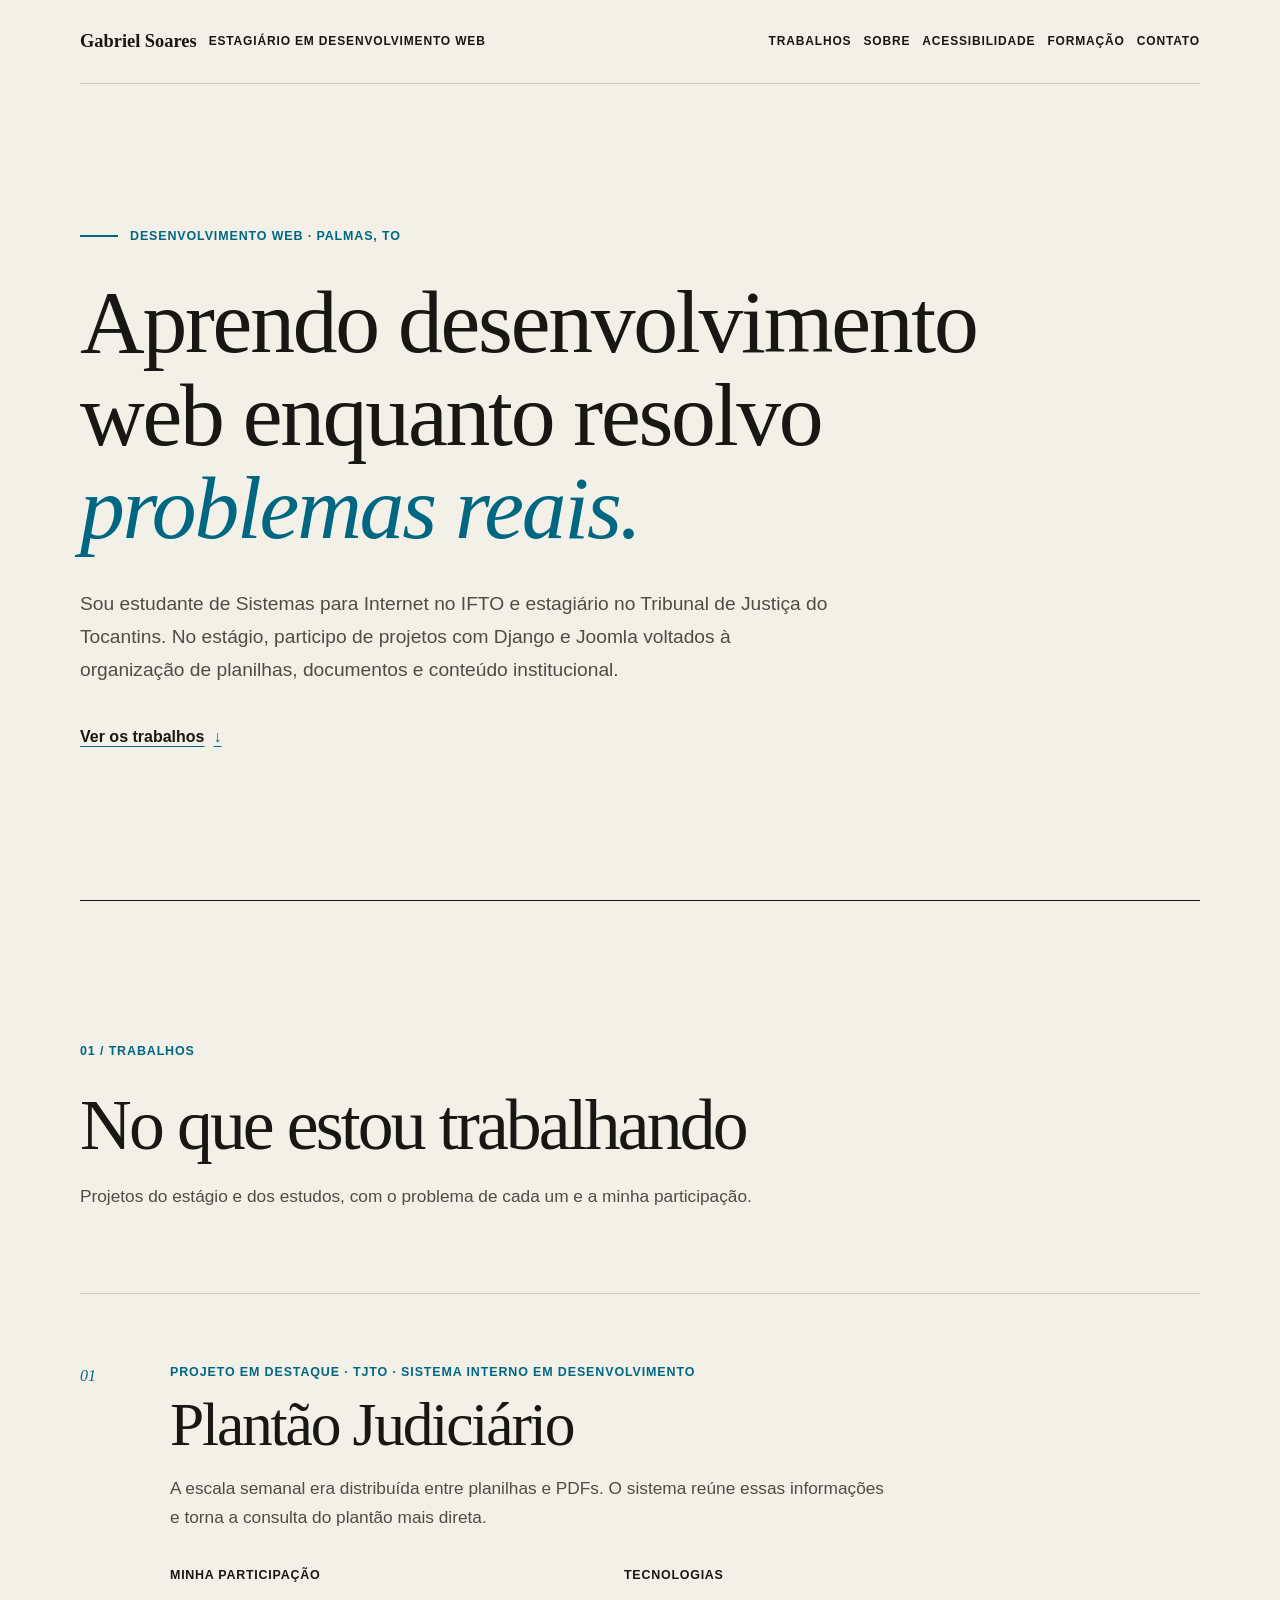
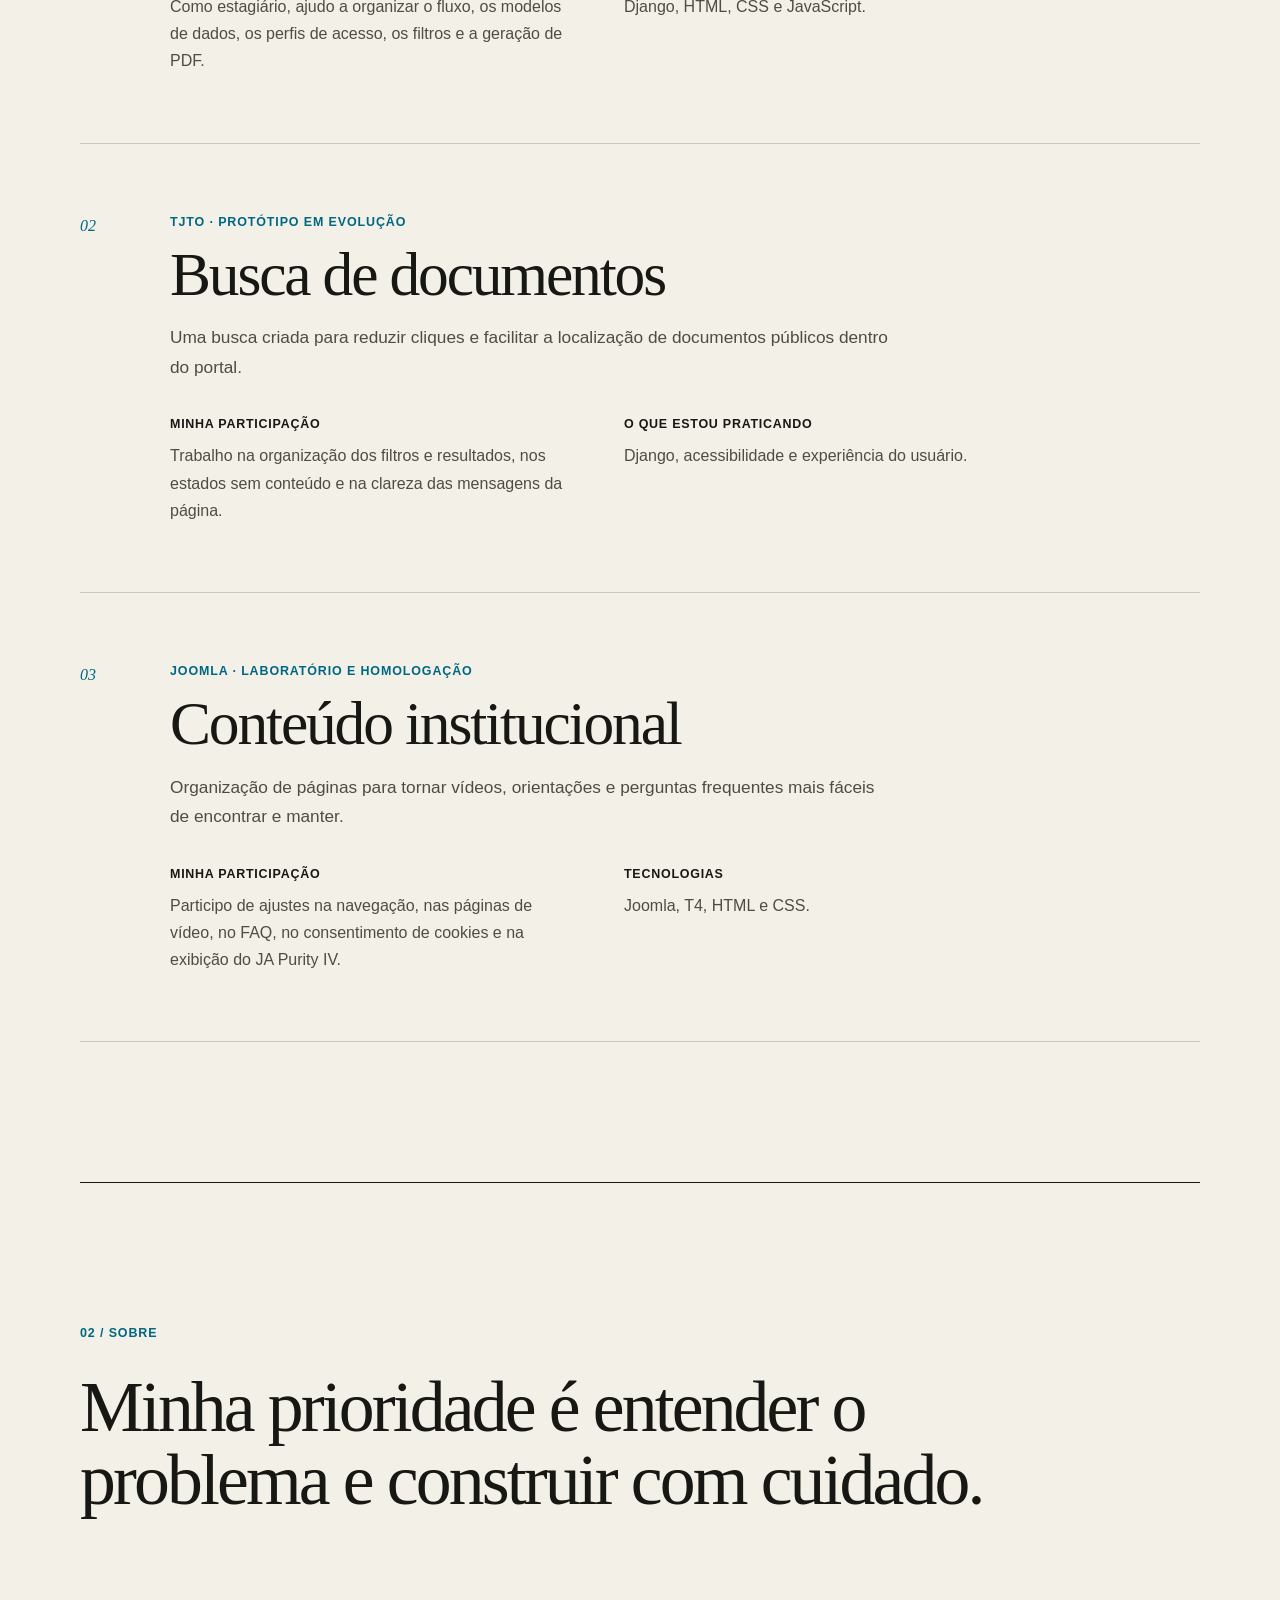
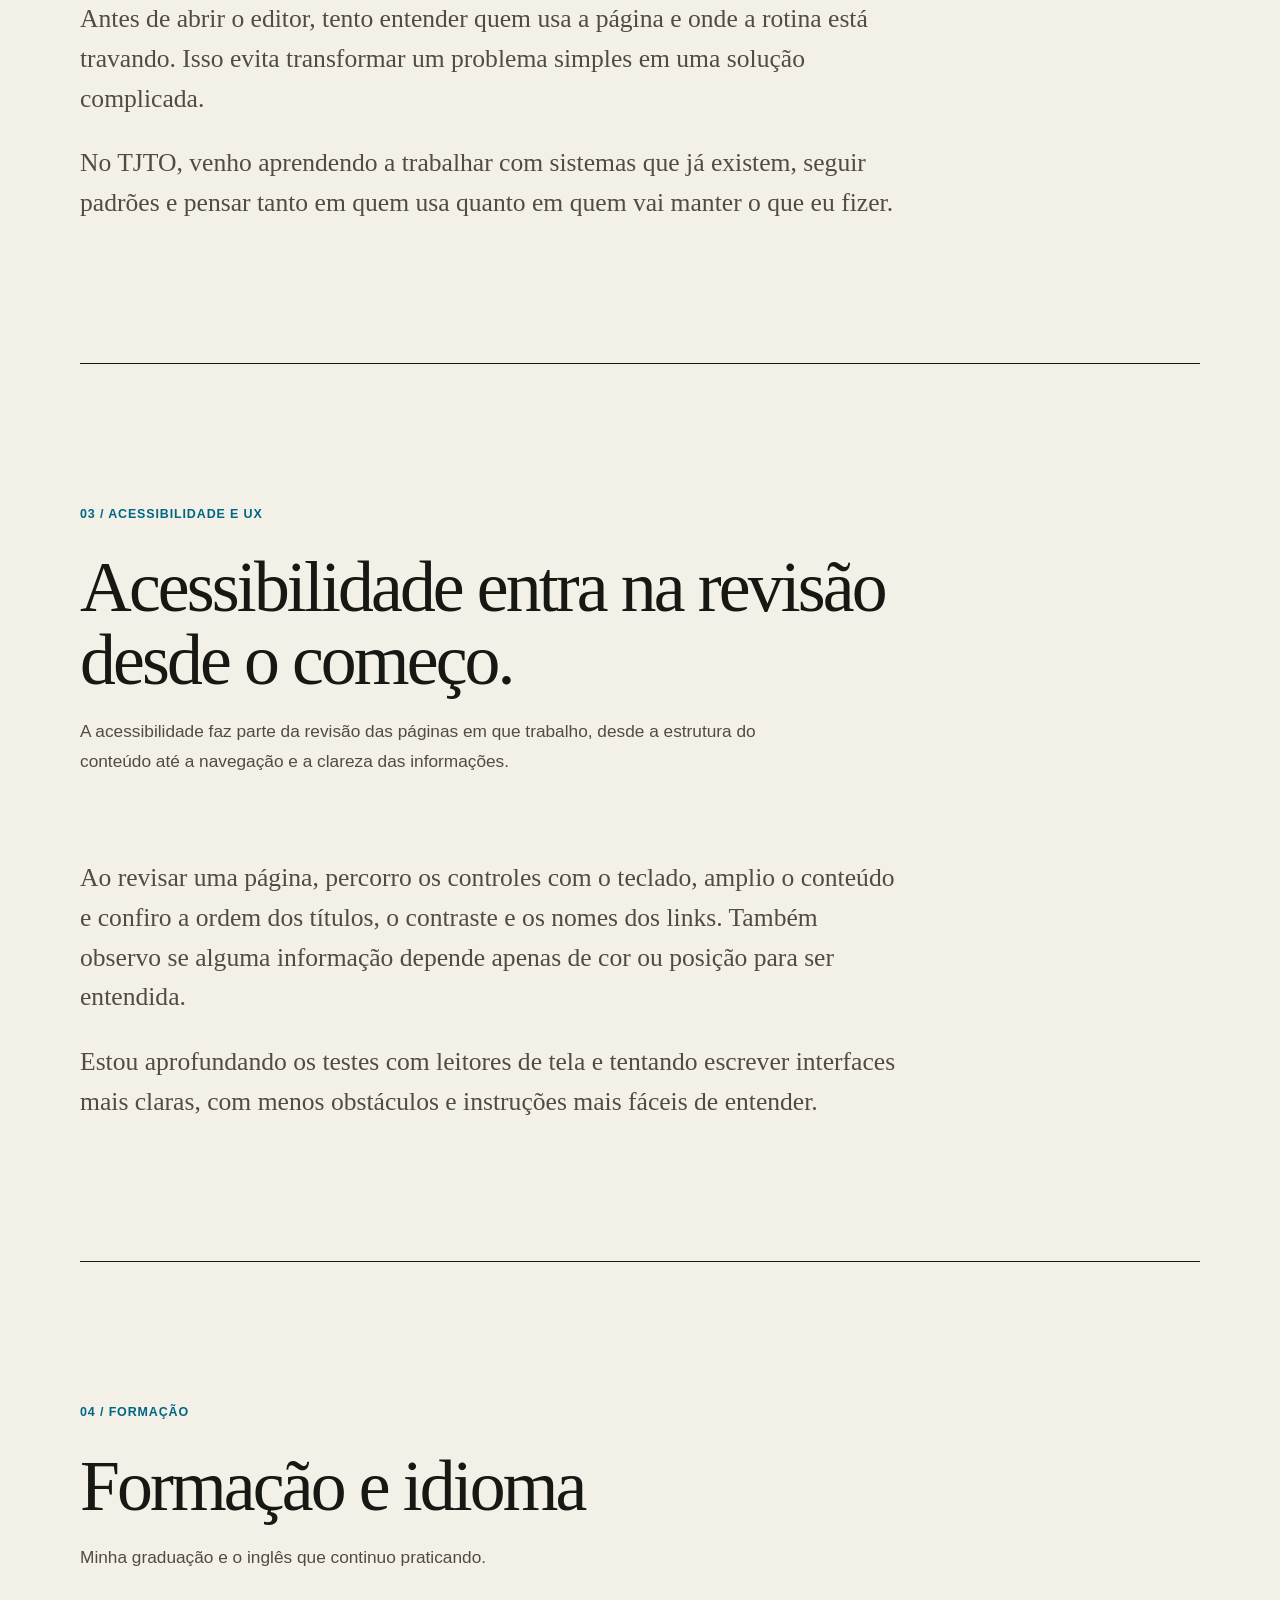
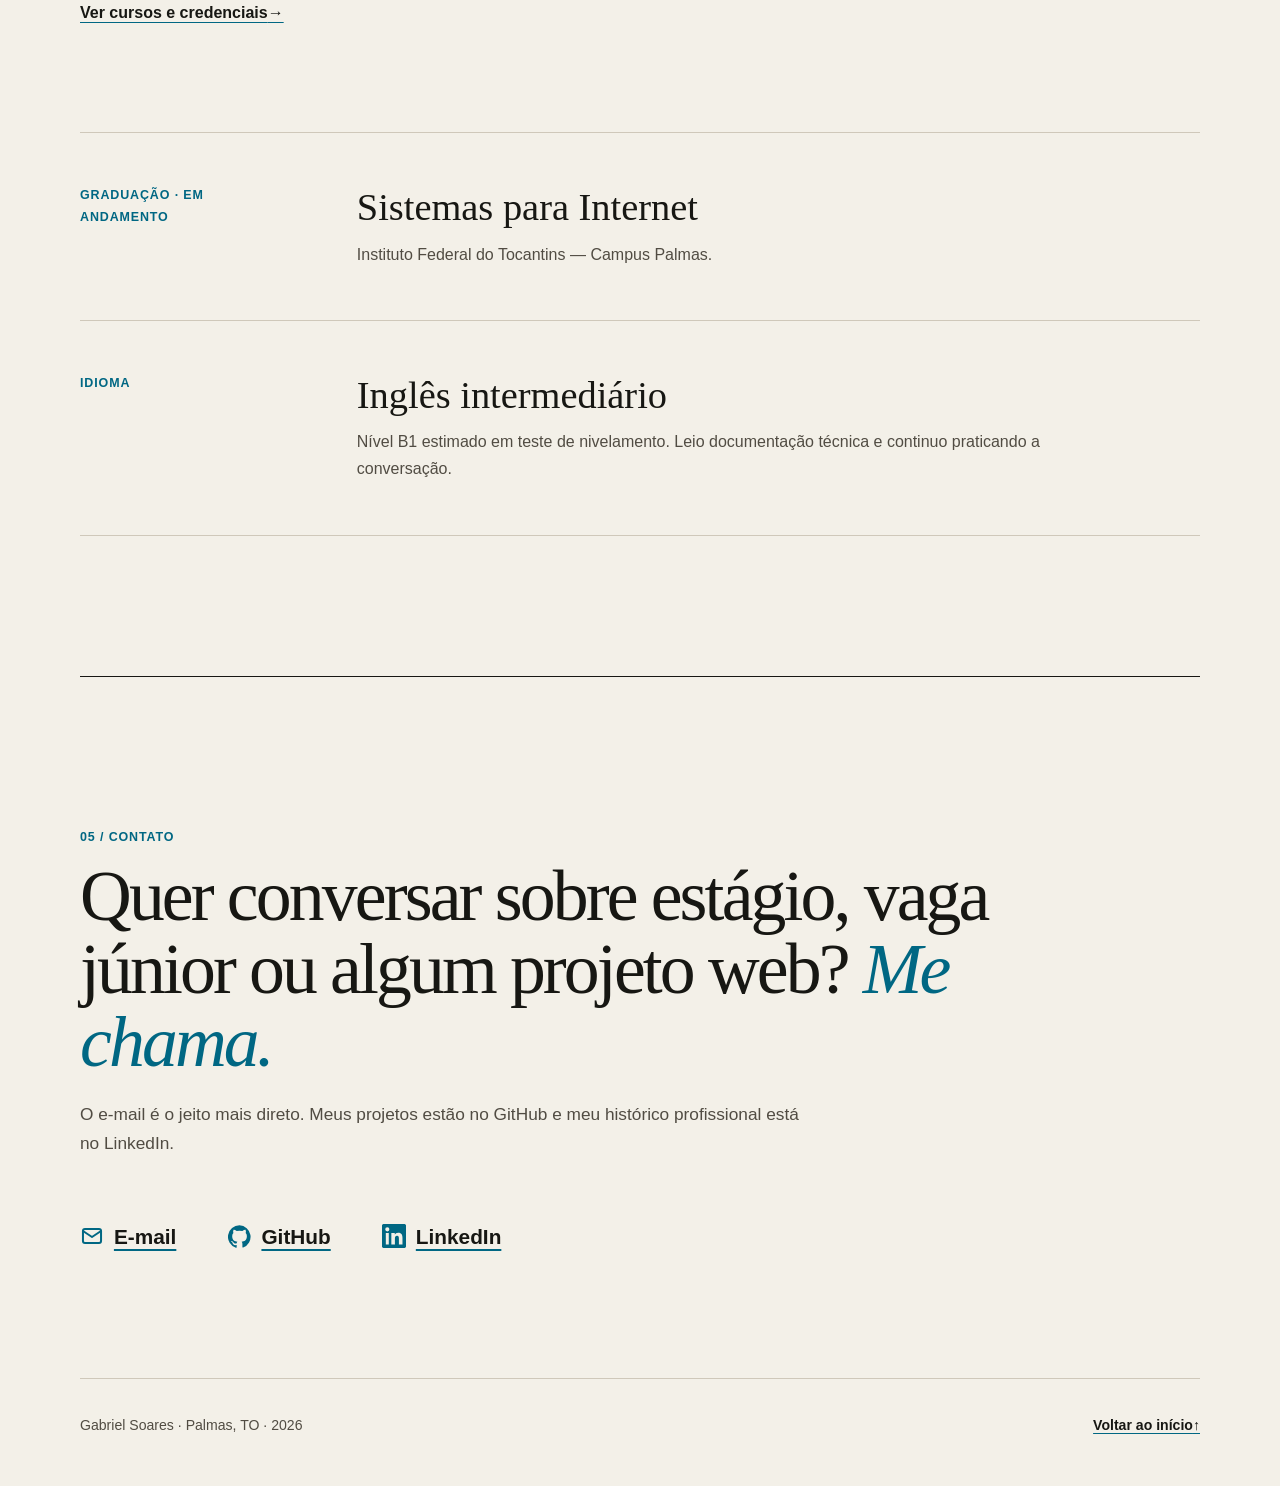
==== commit 14a0b67f: "Corrige nome do curso no portfólio" ====
--- a/index.html
+++ b/index.html
@@ -3,7 +3,7 @@
 <head>
   <meta charset="utf-8">
   <meta name="viewport" content="width=device-width, initial-scale=1">
-  <meta name="description" content="Portfólio de Gabriel Soares, estudante de Análise e Desenvolvimento de Sistemas e estagiário em desenvolvimento web.">
+  <meta name="description" content="Portfólio de Gabriel Soares, estudante de Sistemas para Internet e estagiário em desenvolvimento web.">
   <meta name="author" content="Gabriel Soares">
   <meta name="theme-color" content="#f3f0e8">
   <meta name="color-scheme" content="light">
@@ -26,7 +26,7 @@
 <section class="gs-hero" aria-labelledby="titulo-principal">
 <p class="gs-overline">Desenvolvimento web · Palmas, TO</p>
 <h1 id="titulo-principal">Aprendo desenvolvimento web enquanto resolvo <em>problemas reais.</em></h1>
-<p class="gs-lead">Sou estudante de Análise e Desenvolvimento de Sistemas no IFTO e estagiário no Tribunal de Justiça do Tocantins. No estágio, participo de projetos com Django e Joomla voltados à organização de planilhas, documentos e conteúdo institucional.</p>
+<p class="gs-lead">Sou estudante de Sistemas para Internet no IFTO e estagiário no Tribunal de Justiça do Tocantins. No estágio, participo de projetos com Django e Joomla voltados à organização de planilhas, documentos e conteúdo institucional.</p>
 <a href="#trabalhos" class="gs-text-link">Ver os trabalhos</a></section>
 <section id="trabalhos" class="gs-section" aria-labelledby="titulo-trabalhos">
 <div class="gs-section-heading">
@@ -135,7 +135,7 @@
 <article class="gs-education-item">
 <p class="gs-education-date">Graduação · em andamento</p>
 <div>
-<h3>Análise e Desenvolvimento de Sistemas</h3>
+<h3>Sistemas para Internet</h3>
 <p>Instituto Federal do Tocantins — Campus Palmas.</p>
 </div>
 </article>
